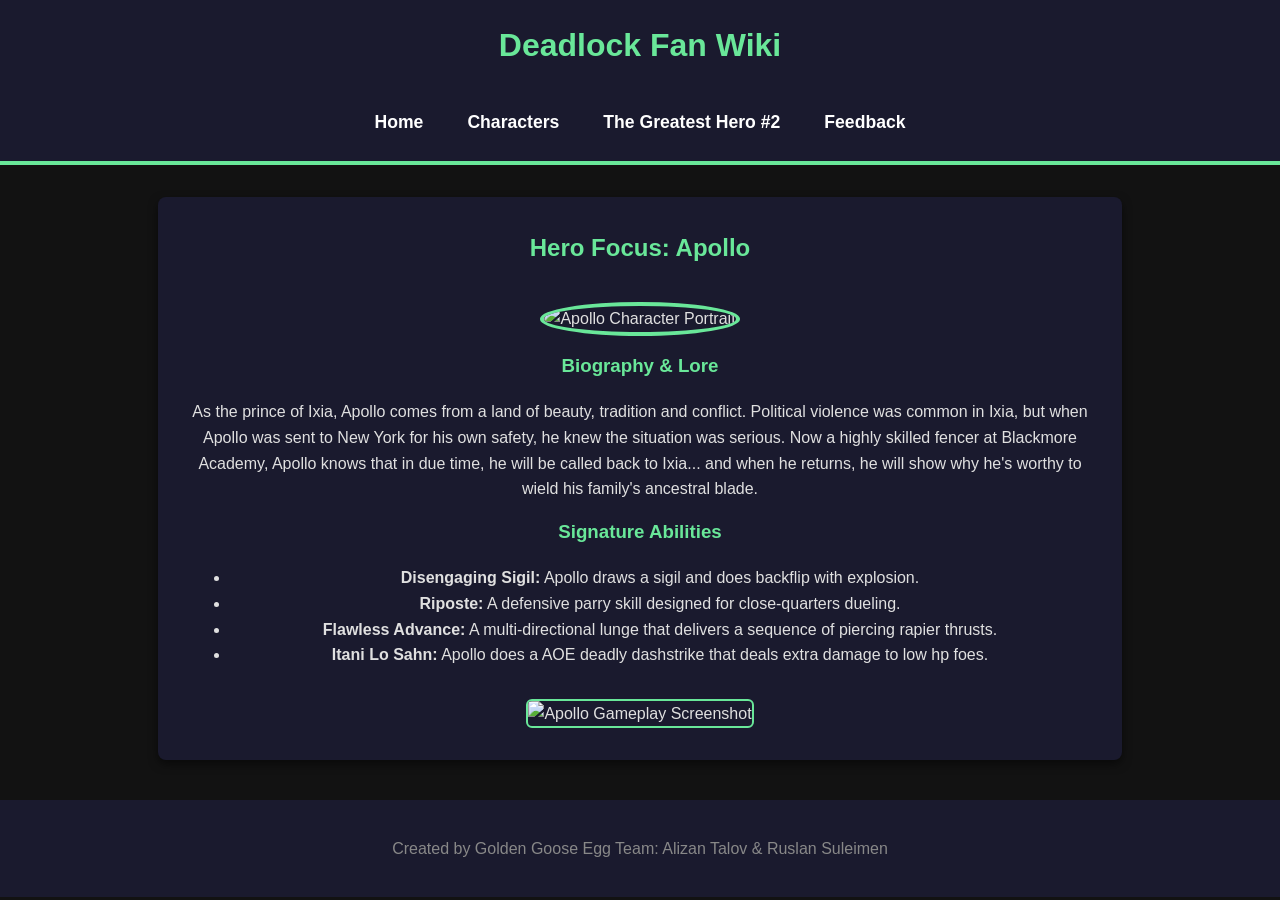
==== apollo.html @ ae1532ee "some fixes" ====
<!DOCTYPE html>
<html lang="en">
<head>
    <meta charset="UTF-8">
    <meta name="viewport" content="width=device-width, initial-scale=1.0">
    <title>Deadlock Wiki - Apollo</title>
    <link rel="stylesheet" href="css/style.css">
</head>
<body>
    <header id="main-header">
        <h1>Deadlock Fan Wiki</h1>
        <nav class="nav-menu">
            <a href="index.html">Home</a>
            <a href="characters.html">Characters</a>
            <a href="paradox.html">The Greatest Hero #2</a>
            <a href="feedback.html">Feedback</a>
        </nav>
    </header>

    <main>
        <section class="card profile-card">
            <h2>Hero Focus: Apollo</h2>
            
            <img src="https://deadlock.wiki/images/0/0f/Apollo_card.png" alt="Apollo Character Portrait" class="profile-img">

            <h3>Biography & Lore</h3>
            <p>As the prince of Ixia, Apollo comes from a land of beauty, tradition and conflict. Political violence was common in Ixia, but when Apollo was sent to New York for his own safety, he knew the situation was serious. Now a highly skilled fencer at Blackmore Academy, Apollo knows that in due time, he will be called back to Ixia... and when he returns, he will show why he's worthy to wield his family's ancestral blade.</p>

            <h3>Signature Abilities</h3>
            <ul>
                <li><strong>Disengaging Sigil:</strong> Apollo draws a sigil and does backflip with explosion.</li>
                <li><strong>Riposte:</strong> A defensive parry skill designed for close-quarters dueling.</li>
                <li><strong>Flawless Advance:</strong> A multi-directional lunge that delivers a sequence of piercing rapier thrusts.</li>
                <li><strong>Itani Lo Sahn:</strong> Apollo does a AOE deadly dashstrike that deals extra damage to low hp foes.</li>
            </ul>

            <img src="https://media1.tenor.com/m/4LuzGWFWoXIAAAAC/deadlock-valve-rem-deadlock-valve-apollo.gif" alt="Apollo Gameplay Screenshot" class="content-img">
        </section>
    </main>

    <footer>
        <p>Created by Golden Goose Egg Team: Alizan Talov & Ruslan Suleimen</p>
    </footer>
</body>
</html>
---- css/style.css ----
/* Element Selectors (Global Styles) */
body {
    font-family: 'Comic Sans MS', Tahoma, Geneva, Verdana, sans-serif;
    background-color: #121212;
    color: #e0e0e0;
    margin: 0;
    padding: 0;
    line-height: 1.6;
}

h1, h2, h3 {
    color: #69E799;
    margin-top: 0;
}

p {
    margin-bottom: 15px;
}

/* ID Selectors */
#main-header {
    background-color: #1a1a2e;
    padding: 20px;
    text-align: center;
    border-bottom: 4px solid #69E799;
}

#hero-table {
    width: 100%;
    border-collapse: collapse;
    margin: 15px 0;
    background-color: #16213e;
}

#contact-form {
    display: flex;
    flex-direction: column;
    max-width: 500px;
}

/* Class Selectors */
.card {
    background-color: #1a1a2e;
    margin: 2rem auto;
    padding: 2rem;
    border-radius: 8px;
    width: 80%;
    max-width: 900px;
    box-shadow: 0 4px 10px rgba(0,0,0,0.5);
}

.profile-card {
    text-align: center;
}

.nav-menu {
    display: flex;
    justify-content: center;
    gap: 20px;
    padding-top: 10px;
}

.content-img {
    width: 100%;
    max-width: 600px;
    height: auto;
    border-radius: 6px;
    margin-top: 15px;
    border: 2px solid #69E799;
}

.profile-img {
    width: 200px;
    height: 200px;
    border-radius: 50%;
    border: 4px solid #69E799;
    object-fit: cover;
    margin: 15px auto;
}

.form-group {
    margin-bottom: 15px;
    display: flex;
    flex-direction: column;
    text-align: left;
}

.submit-btn {
    background-color: #69E799;
    color: white;
    border: none;
    padding: 12px 20px;
    cursor: pointer;
    font-size: 1rem;
    border-radius: 4px;
    transition: background-color 0.3s;
}

.submit-btn:hover {
    background-color: #ff9f1c;
}

/* Descendant Selectors & Pseudo-classes */
.nav-menu a {
    color: #ffffff;
    text-decoration: none;
    font-size: 1.1rem;
    font-weight: bold;
    padding: 5px 12px;
    transition: color 0.3s, border-bottom 0.3s;
}

.nav-menu a:hover {
    color: #e94560;
    border-bottom: 2px solid #e94560;
}

#hero-table th, 
#hero-table td {
    border: 1px solid #0f3460;
    padding: 12px;
    text-align: left;
}

#hero-table th {
    background-color: #2e4d1c;
    color: white;
}

.form-group input, 
.form-group select, 
.form-group textarea {
    padding: 10px;
    border: 1px solid #444;
    border-radius: 4px;
    background-color: #2e4d1c;
    color: #fff;
}

.form-group input:focus, 
.form-group textarea:focus,
.form-group select:focus {
    outline: none;
    border-color: #69E799;
    box-shadow: 0 0 5px #69E799;
}

footer {
    text-align: center;
    padding: 20px;
    background-color: #1a1a2e;
    color: #888;
    margin-top: 40px;
}
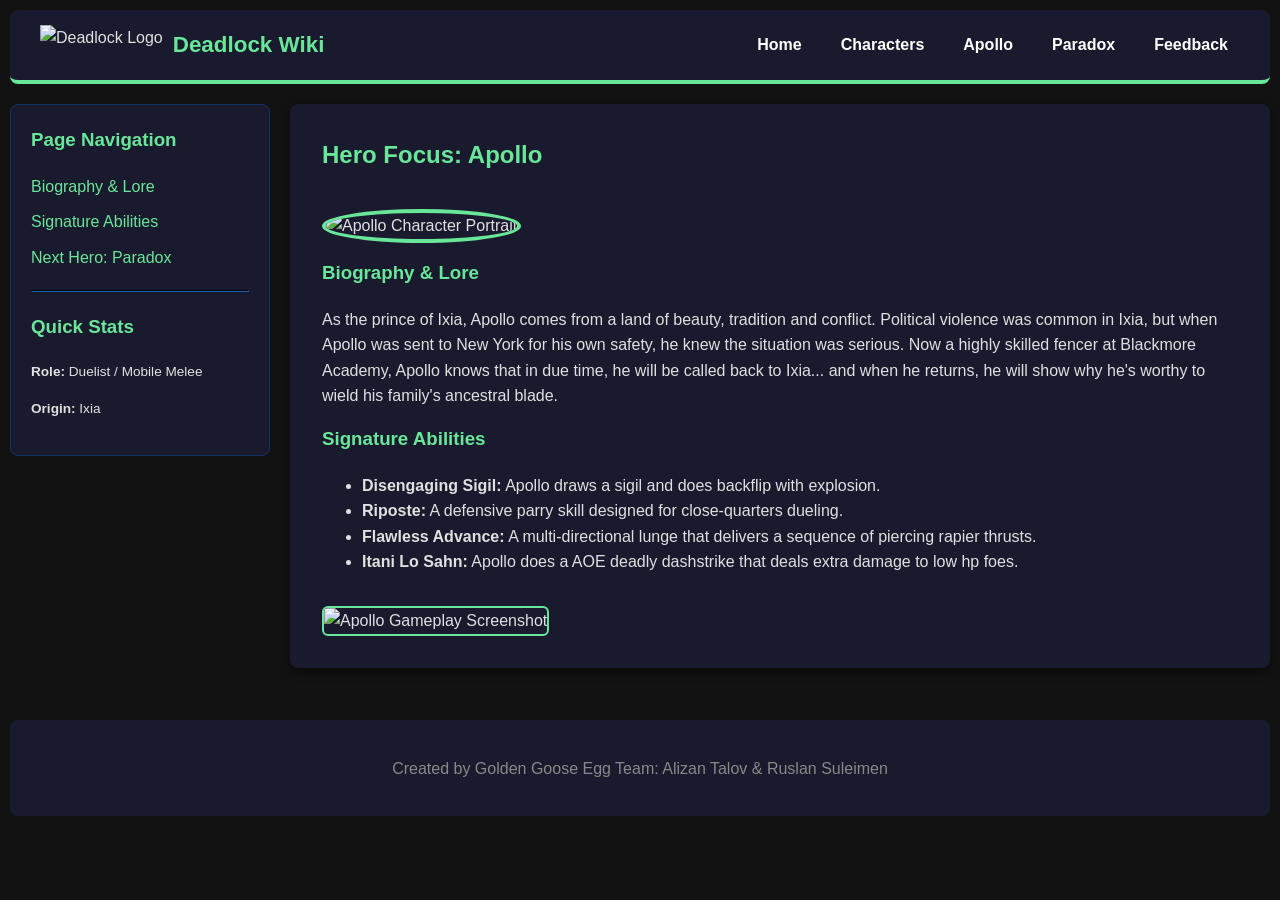
==== commit c1374867: "flexbox and grid" ====
--- a/apollo.html
+++ b/apollo.html
@@ -7,39 +7,67 @@
     <link rel="stylesheet" href="css/style.css">
 </head>
 <body>
-    <header id="main-header">
-        <h1>Deadlock Fan Wiki</h1>
-        <nav class="nav-menu">
-            <a href="index.html">Home</a>
-            <a href="characters.html">Characters</a>
-            <a href="paradox.html">The Greatest Hero #2</a>
-            <a href="feedback.html">Feedback</a>
-        </nav>
-    </header>
 
-    <main>
-        <section class="card profile-card">
-            <h2>Hero Focus: Apollo</h2>
-            
-            <img src="https://deadlock.wiki/images/0/0f/Apollo_card.png" alt="Apollo Character Portrait" class="profile-img">
+    <!-- Grid Container -->
+    <div class="site-container">
 
-            <h3>Biography & Lore</h3>
-            <p>As the prince of Ixia, Apollo comes from a land of beauty, tradition and conflict. Political violence was common in Ixia, but when Apollo was sent to New York for his own safety, he knew the situation was serious. Now a highly skilled fencer at Blackmore Academy, Apollo knows that in due time, he will be called back to Ixia... and when he returns, he will show why he's worthy to wield his family's ancestral blade.</p>
+        <!-- Flexbox Header -->
+        <header id="main-header">
+            <div class="header-logo">
+                <img src="https://deadlock.wiki/images/a/a5/Mina_card.png" alt="Deadlock Logo">
+                <span>Deadlock Wiki</span>
+            </div>
+            <nav class="nav-menu">
+                <a href="index.html">Home</a>
+                <a href="characters.html">Characters</a>
+                <a href="apollo.html">Apollo</a>
+                <a href="paradox.html">Paradox</a>
+                <a href="feedback.html">Feedback</a>
+            </nav>
+        </header>
 
-            <h3>Signature Abilities</h3>
+        <!-- Grid Sidebar -->
+        <aside class="sidebar">
+            <h3>Page Navigation</h3>
             <ul>
-                <li><strong>Disengaging Sigil:</strong> Apollo draws a sigil and does backflip with explosion.</li>
-                <li><strong>Riposte:</strong> A defensive parry skill designed for close-quarters dueling.</li>
-                <li><strong>Flawless Advance:</strong> A multi-directional lunge that delivers a sequence of piercing rapier thrusts.</li>
-                <li><strong>Itani Lo Sahn:</strong> Apollo does a AOE deadly dashstrike that deals extra damage to low hp foes.</li>
+                <li><a href="#bio">Biography & Lore</a></li>
+                <li><a href="#abilities">Signature Abilities</a></li>
+                <li><a href="paradox.html">Next Hero: Paradox</a></li>
             </ul>
+            <hr style="border-color: #0f3460; margin: 20px 0;">
+            <h3>Quick Stats</h3>
+            <p style="font-size: 0.85rem;"><strong>Role:</strong> Duelist / Mobile Melee</p>
+            <p style="font-size: 0.85rem;"><strong>Origin:</strong> Ixia</p>
+        </aside>
 
-            <img src="https://media1.tenor.com/m/4LuzGWFWoXIAAAAC/deadlock-valve-rem-deadlock-valve-apollo.gif" alt="Apollo Gameplay Screenshot" class="content-img">
-        </section>
-    </main>
+        <!-- Main Content -->
+        <main class="main-content">
+            <section class="card profile-card">
+                <h2>Hero Focus: Apollo</h2>
+                
+                <img src="https://deadlock.wiki/images/0/0f/Apollo_card.png" alt="Apollo Character Portrait" class="profile-img">
 
-    <footer>
-        <p>Created by Golden Goose Egg Team: Alizan Talov & Ruslan Suleimen</p>
-    </footer>
+                <h3 id="bio">Biography & Lore</h3>
+                <p>As the prince of Ixia, Apollo comes from a land of beauty, tradition and conflict. Political violence was common in Ixia, but when Apollo was sent to New York for his own safety, he knew the situation was serious. Now a highly skilled fencer at Blackmore Academy, Apollo knows that in due time, he will be called back to Ixia... and when he returns, he will show why he's worthy to wield his family's ancestral blade.</p>
+
+                <h3 id="abilities">Signature Abilities</h3>
+                <ul>
+                    <li><strong>Disengaging Sigil:</strong> Apollo draws a sigil and does backflip with explosion.</li>
+                    <li><strong>Riposte:</strong> A defensive parry skill designed for close-quarters dueling.</li>
+                    <li><strong>Flawless Advance:</strong> A multi-directional lunge that delivers a sequence of piercing rapier thrusts.</li>
+                    <li><strong>Itani Lo Sahn:</strong> Apollo does a AOE deadly dashstrike that deals extra damage to low hp foes.</li>
+                </ul>
+
+                <img src="https://media1.tenor.com/m/4LuzGWFWoXIAAAAC/deadlock-valve-rem-deadlock-valve-apollo.gif" alt="Apollo Gameplay Screenshot" class="content-img">
+            </section>
+        </main>
+
+        <!-- Grid Footer -->
+        <footer>
+            <p>Created by Golden Goose Egg Team: Alizan Talov & Ruslan Suleimen</p>
+        </footer>
+
+    </div>
+
 </body>
 </html>
--- a/css/style.css
+++ b/css/style.css
@@ -1,4 +1,4 @@
-/* Element Selectors (Global Styles) */
+/* global styles */
 body {
     font-family: 'Comic Sans MS', Tahoma, Geneva, Verdana, sans-serif;
     background-color: #121212;
@@ -17,14 +17,218 @@
     margin-bottom: 15px;
 }
 
-/* ID Selectors */
+/* grid layout */
+.site-container {
+    display: grid;
+    grid-template-areas:
+        "header header"
+        "sidebar main"
+        "footer footer";
+    grid-template-columns: 260px 1fr;
+    gap: 20px;
+    max-width: 1300px;
+    margin: 0 auto;
+    padding: 10px;
+}
+
+/* grid areas */
+#main-header { grid-area: header; }
+.sidebar { grid-area: sidebar; }
+.main-content { grid-area: main; }
+footer { grid-area: footer; }
+
+/* sidebar styling */
+.sidebar {
+    background-color: #1a1a2e;
+    padding: 20px;
+    border-radius: 8px;
+    border: 1px solid #0f3460;
+    height: fit-content;
+}
+
+.sidebar ul {
+    list-style: none;
+    padding: 0;
+}
+
+.sidebar li {
+    margin-bottom: 10px;
+}
+
+.sidebar a {
+    color: #69E799;
+    text-decoration: none;
+}
+
+.sidebar a:hover {
+    text-decoration: underline;
+}
+
+/* flexbox navigation */
 #main-header {
     background-color: #1a1a2e;
-    padding: 20px;
+    padding: 15px 30px;
+    border-bottom: 4px solid #69E799;
+    display: flex; 
+    justify-content: space-between; /* logo left, links right */
+    align-items: center; /* vertically centered */
+    border-radius: 8px;
+}
+
+.header-logo {
+    display: flex;
+    align-items: center;
+    gap: 10px;
+}
+
+.header-logo img {
+    height: 40px;
+    width: auto;
+}
+
+.header-logo span {
+    font-size: 1.4rem;
+    font-weight: bold;
+    color: #69E799;
+}
+
+.nav-menu {
+    display: flex; 
+    gap: 15px; 
+    align-items: center;
+}
+
+.nav-menu a {
+    color: #ffffff;
+    text-decoration: none;
+    font-size: 1rem;
+    font-weight: bold;
+    padding: 6px 12px;
+    transition: color 0.3s, border-bottom 0.3s;
+}
+
+.nav-menu a:hover {
+    color: #e94560;
+    border-bottom: 2px solid #e94560;
+}
+
+/* cards */
+.card {
+    background-color: #1a1a2e;
+    margin-bottom: 2rem;
+    padding: 2rem;
+    border-radius: 8px;
+    box-shadow: 0 4px 10px rgba(0,0,0,0.5);
+}
+
+/* flexbox card flow */
+.card-row-container {
+    display: flex; 
+    flex-direction: row;
+    gap: 20px; /* consistent gaps */
+    justify-content: space-between;
+    align-items: stretch; /* ensures all cards have equal height */
+    margin-top: 15px;
+}
+
+.flex-card {
+    flex: 1; /* equal width distribution */
+    display: flex;
+    flex-direction: column;
+    background-color: #16213e;
+    border-radius: 8px;
+    padding: 15px;
+    border: 1px solid #0f3460;
+    transition: transform 0.3s ease, box-shadow 0.3s ease; /* hover transition */
+}
+
+/* lift and shadow hover effect */
+.flex-card:hover {
+    transform: translateY(-8px);
+    box-shadow: 0 8px 20px rgba(105, 231, 153, 0.3);
+}
+
+.flex-card img {
+    width: 100%;
+    height: 160px;
+    object-fit: cover;
+    border-radius: 6px;
+    margin-bottom: 10px;
+}
+
+.flex-card h4 {
+    color: #69E799;
+    margin: 5px 0;
+}
+
+.flex-card p {
+    font-size: 0.9rem;
+    flex-grow: 1; /* pushes button to bottom for neat alignment */
+}
+
+.card-btn {
+    align-self: flex-start;
+    background-color: #69E799;
+    color: #121212;
+    padding: 8px 14px;
+    text-decoration: none;
+    font-weight: bold;
+    border-radius: 4px;
+    font-size: 0.85rem;
+    transition: background-color 0.3s;
+}
+
+.card-btn:hover {
+    background-color: #ff9f1c;
+}
+
+/* img gallery (grid) */
+.gallery-grid {
+    display: grid; /* grid container */
+    grid-template-columns: repeat(3, 1fr); /* 3 equal-width columns */
+    gap: 15px; /* consistent spacing */
+    margin-top: 15px;
+}
+
+.gallery-item {
+    position: relative;
+    overflow: hidden;
+    border-radius: 8px;
+    border: 2px solid #69E799;
+    aspect-ratio: 1 / 1;
+}
+
+.gallery-item img {
+    width: 100%;
+    height: 100%;
+    object-fit: cover;
+    transition: transform 0.3s ease;
+}
+
+.gallery-item:hover img {
+    transform: scale(1.1); /* zoom effect on hover */
+}
+
+/* caption overlay */
+.gallery-caption {
+    position: absolute;
+    bottom: 0;
+    left: 0;
+    right: 0;
+    background: rgba(26, 26, 46, 0.9);
+    color: #69E799;
+    padding: 10px;
     text-align: center;
-    border-bottom: 4px solid #69E799;
-}
-
+    font-weight: bold;
+    transform: translateY(100%); /* hidden initially */
+    transition: transform 0.3s ease;
+}
+
+.gallery-item:hover .gallery-caption {
+    transform: translateY(0); /* slide up on hover */
+}
+
+/* existing styles */
 #hero-table {
     width: 100%;
     border-collapse: collapse;
@@ -32,32 +236,15 @@
     background-color: #16213e;
 }
 
-#contact-form {
-    display: flex;
-    flex-direction: column;
-    max-width: 500px;
-}
-
-/* Class Selectors */
-.card {
-    background-color: #1a1a2e;
-    margin: 2rem auto;
-    padding: 2rem;
-    border-radius: 8px;
-    width: 80%;
-    max-width: 900px;
-    box-shadow: 0 4px 10px rgba(0,0,0,0.5);
-}
-
-.profile-card {
-    text-align: center;
-}
-
-.nav-menu {
-    display: flex;
-    justify-content: center;
-    gap: 20px;
-    padding-top: 10px;
+#hero-table th, #hero-table td {
+    border: 1px solid #0f3460;
+    padding: 12px;
+    text-align: left;
+}
+
+#hero-table th {
+    background-color: #2e4d1c;
+    color: white;
 }
 
 .content-img {
@@ -82,54 +269,9 @@
     margin-bottom: 15px;
     display: flex;
     flex-direction: column;
-    text-align: left;
-}
-
-.submit-btn {
-    background-color: #69E799;
-    color: white;
-    border: none;
-    padding: 12px 20px;
-    cursor: pointer;
-    font-size: 1rem;
-    border-radius: 4px;
-    transition: background-color 0.3s;
-}
-
-.submit-btn:hover {
-    background-color: #ff9f1c;
-}
-
-/* Descendant Selectors & Pseudo-classes */
-.nav-menu a {
-    color: #ffffff;
-    text-decoration: none;
-    font-size: 1.1rem;
-    font-weight: bold;
-    padding: 5px 12px;
-    transition: color 0.3s, border-bottom 0.3s;
-}
-
-.nav-menu a:hover {
-    color: #e94560;
-    border-bottom: 2px solid #e94560;
-}
-
-#hero-table th, 
-#hero-table td {
-    border: 1px solid #0f3460;
-    padding: 12px;
-    text-align: left;
-}
-
-#hero-table th {
-    background-color: #2e4d1c;
-    color: white;
-}
-
-.form-group input, 
-.form-group select, 
-.form-group textarea {
+}
+
+.form-group input, .form-group select, .form-group textarea {
     padding: 10px;
     border: 1px solid #444;
     border-radius: 4px;
@@ -137,12 +279,13 @@
     color: #fff;
 }
 
-.form-group input:focus, 
-.form-group textarea:focus,
-.form-group select:focus {
-    outline: none;
-    border-color: #69E799;
-    box-shadow: 0 0 5px #69E799;
+.submit-btn {
+    background-color: #2E4D1C;
+    color: white;
+    border: none;
+    padding: 12px 20px;
+    cursor: pointer;
+    border-radius: 4px;
 }
 
 footer {
@@ -150,5 +293,27 @@
     padding: 20px;
     background-color: #1a1a2e;
     color: #888;
-    margin-top: 40px;
+    border-radius: 8px;
+}
+
+/* responsive breakpoint */
+@media (max-width: 850px) {
+    .site-container {
+        grid-template-areas:
+            "header"
+            "main"
+            "sidebar"
+            "footer";
+        grid-template-columns: 1fr;
+    }
+    .card-row-container {
+        flex-direction: column;
+    }
+    .gallery-grid {
+        grid-template-columns: repeat(2, 1fr);
+    }
+    #main-header {
+        flex-direction: column;
+        gap: 15px;
+    }
 }
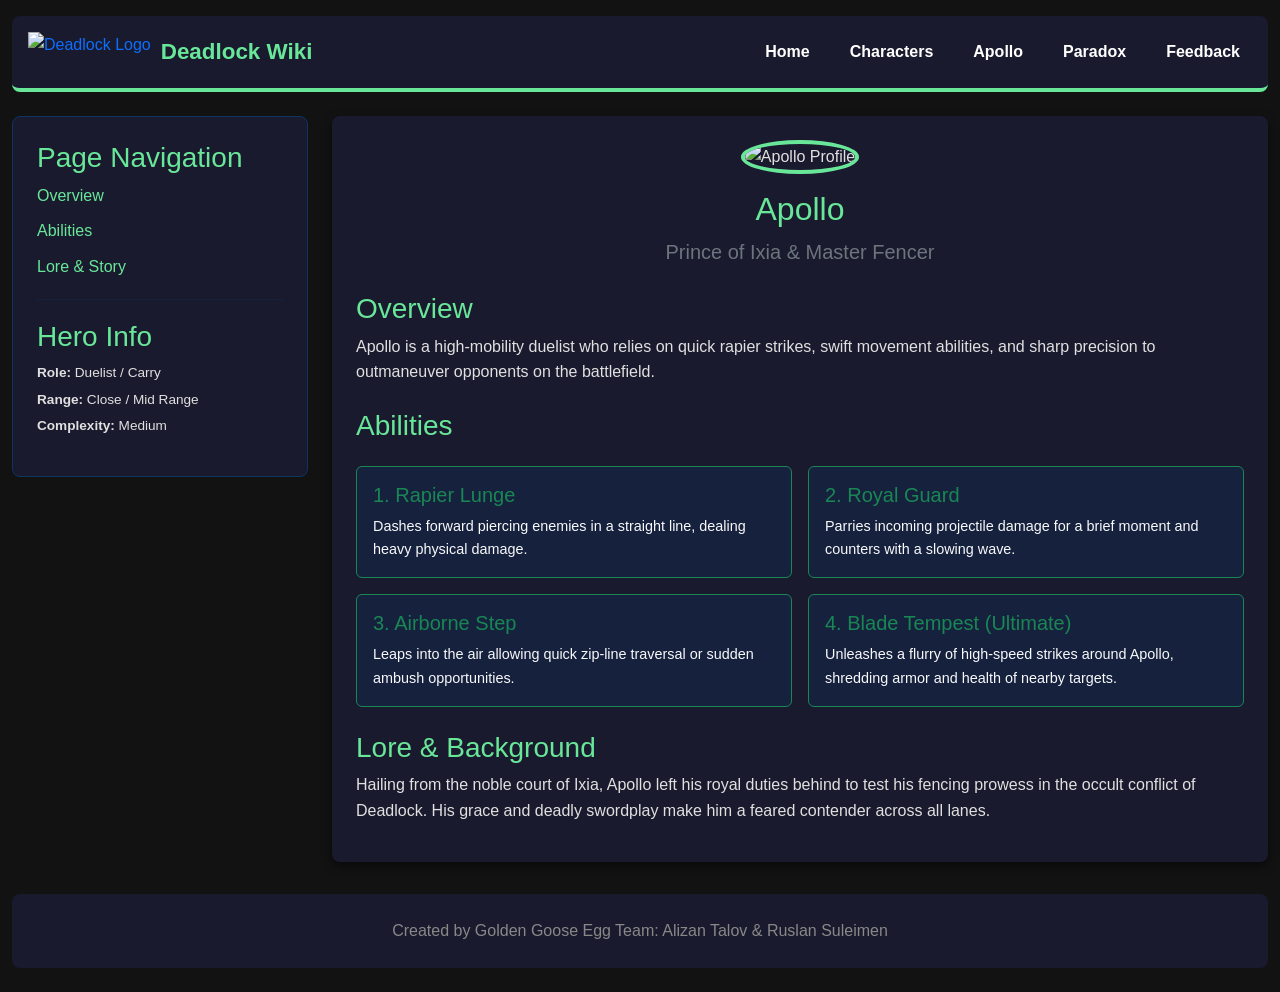
==== commit 2c1844f7: "assignment 3 changes" ====
--- a/apollo.html
+++ b/apollo.html
@@ -4,70 +4,119 @@
     <meta charset="UTF-8">
     <meta name="viewport" content="width=device-width, initial-scale=1.0">
     <title>Deadlock Wiki - Apollo</title>
+    <!-- Bootstrap CSS -->
+    <link href="https://cdn.jsdelivr.net/npm/bootstrap@5.3.3/dist/css/bootstrap.min.css" rel="stylesheet">
     <link rel="stylesheet" href="css/style.css">
 </head>
 <body>
 
-    <!-- Grid Container -->
-    <div class="site-container">
+    <div class="container site-container pt-3">
 
-        <!-- Flexbox Header -->
-        <header id="main-header">
-            <div class="header-logo">
-                <img src="https://deadlock.wiki/images/a/a5/Mina_card.png" alt="Deadlock Logo">
-                <span>Deadlock Wiki</span>
+        <!-- Navigation Bar -->
+        <nav class="navbar navbar-expand-lg mb-4 p-3" id="main-header">
+            <div class="container-fluid p-0">
+                <a class="header-logo" href="index.html">
+                    <img src="https://deadlock.wiki/images/a/a5/Mina_card.png" alt="Deadlock Logo">
+                    <span>Deadlock Wiki</span>
+                </a>
+                <button class="navbar-toggler custom-toggler bg-secondary" type="button" data-bs-toggle="collapse" data-bs-target="#navbarNav">
+                    <span class="navbar-toggler-icon"></span>
+                </button>
+                <div class="collapse navbar-collapse nav-menu" id="navbarNav">
+                    <div class="navbar-nav ms-auto gap-3">
+                        <a href="index.html">Home</a>
+                        <a href="characters.html">Characters</a>
+                        <a href="apollo.html">Apollo</a>
+                        <a href="paradox.html">Paradox</a>
+                        <a href="feedback.html">Feedback</a>
+                    </div>
+                </div>
             </div>
-            <nav class="nav-menu">
-                <a href="index.html">Home</a>
-                <a href="characters.html">Characters</a>
-                <a href="apollo.html">Apollo</a>
-                <a href="paradox.html">Paradox</a>
-                <a href="feedback.html">Feedback</a>
-            </nav>
-        </header>
+        </nav>
 
-        <!-- Grid Sidebar -->
-        <aside class="sidebar">
-            <h3>Page Navigation</h3>
-            <ul>
-                <li><a href="#bio">Biography & Lore</a></li>
-                <li><a href="#abilities">Signature Abilities</a></li>
-                <li><a href="paradox.html">Next Hero: Paradox</a></li>
-            </ul>
-            <hr style="border-color: #0f3460; margin: 20px 0;">
-            <h3>Quick Stats</h3>
-            <p style="font-size: 0.85rem;"><strong>Role:</strong> Duelist / Mobile Melee</p>
-            <p style="font-size: 0.85rem;"><strong>Origin:</strong> Ixia</p>
-        </aside>
+        <!-- Bootstrap Grid Row -->
+        <div class="row">
+            
+            <!-- Sidebar -->
+            <aside class="col-lg-3 col-md-4 mb-4">
+                <div class="sidebar p-4">
+                    <h3>Page Navigation</h3>
+                    <ul>
+                        <li><a href="#overview">Overview</a></li>
+                        <li><a href="#abilities">Abilities</a></li>
+                        <li><a href="#lore">Lore & Story</a></li>
+                    </ul>
+                    <hr style="border-color: #0f3460; margin: 20px 0;">
+                    <h3>Hero Info</h3>
+                    <p style="font-size: 0.85rem; margin-bottom: 5px;"><strong>Role:</strong> Duelist / Carry</p>
+                    <p style="font-size: 0.85rem; margin-bottom: 5px;"><strong>Range:</strong> Close / Mid Range</p>
+                    <p style="font-size: 0.85rem;"><strong>Complexity:</strong> Medium</p>
+                </div>
+            </aside>
 
-        <!-- Main Content -->
-        <main class="main-content">
-            <section class="card profile-card">
-                <h2>Hero Focus: Apollo</h2>
-                
-                <img src="https://deadlock.wiki/images/0/0f/Apollo_card.png" alt="Apollo Character Portrait" class="profile-img">
+            <!-- Main Content -->
+            <main class="col-lg-9 col-md-8">
+                <section class="custom-panel p-4 mb-4">
+                    
+                    <div class="text-center mb-4">
+                        <img src="https://deadlock.wiki/images/0/0f/Apollo_card.png" alt="Apollo Profile" class="profile-img mb-3">
+                        <h2>Apollo</h2>
+                        <p class="text-secondary fs-5">Prince of Ixia & Master Fencer</p>
+                    </div>
 
-                <h3 id="bio">Biography & Lore</h3>
-                <p>As the prince of Ixia, Apollo comes from a land of beauty, tradition and conflict. Political violence was common in Ixia, but when Apollo was sent to New York for his own safety, he knew the situation was serious. Now a highly skilled fencer at Blackmore Academy, Apollo knows that in due time, he will be called back to Ixia... and when he returns, he will show why he's worthy to wield his family's ancestral blade.</p>
+                    <div id="overview" class="mb-4">
+                        <h3>Overview</h3>
+                        <p>Apollo is a high-mobility duelist who relies on quick rapier strikes, swift movement abilities, and sharp precision to outmaneuver opponents on the battlefield.</p>
+                    </div>
 
-                <h3 id="abilities">Signature Abilities</h3>
-                <ul>
-                    <li><strong>Disengaging Sigil:</strong> Apollo draws a sigil and does backflip with explosion.</li>
-                    <li><strong>Riposte:</strong> A defensive parry skill designed for close-quarters dueling.</li>
-                    <li><strong>Flawless Advance:</strong> A multi-directional lunge that delivers a sequence of piercing rapier thrusts.</li>
-                    <li><strong>Itani Lo Sahn:</strong> Apollo does a AOE deadly dashstrike that deals extra damage to low hp foes.</li>
-                </ul>
+                    <div id="abilities" class="mb-4">
+                        <h3>Abilities</h3>
+                        <div class="row g-3 mt-1">
+                            <div class="col-md-6">
+                                <div class="card bg-dark text-light border-success p-3 h-100" style="background-color: #16213e !important;">
+                                    <h5 class="text-success">1. Rapier Lunge</h5>
+                                    <p class="mb-0" style="font-size: 0.9rem;">Dashes forward piercing enemies in a straight line, dealing heavy physical damage.</p>
+                                </div>
+                            </div>
+                            <div class="col-md-6">
+                                <div class="card bg-dark text-light border-success p-3 h-100" style="background-color: #16213e !important;">
+                                    <h5 class="text-success">2. Royal Guard</h5>
+                                    <p class="mb-0" style="font-size: 0.9rem;">Parries incoming projectile damage for a brief moment and counters with a slowing wave.</p>
+                                </div>
+                            </div>
+                            <div class="col-md-6">
+                                <div class="card bg-dark text-light border-success p-3 h-100" style="background-color: #16213e !important;">
+                                    <h5 class="text-success">3. Airborne Step</h5>
+                                    <p class="mb-0" style="font-size: 0.9rem;">Leaps into the air allowing quick zip-line traversal or sudden ambush opportunities.</p>
+                                </div>
+                            </div>
+                            <div class="col-md-6">
+                                <div class="card bg-dark text-light border-success p-3 h-100" style="background-color: #16213e !important;">
+                                    <h5 class="text-success">4. Blade Tempest (Ultimate)</h5>
+                                    <p class="mb-0" style="font-size: 0.9rem;">Unleashes a flurry of high-speed strikes around Apollo, shredding armor and health of nearby targets.</p>
+                                </div>
+                            </div>
+                        </div>
+                    </div>
 
-                <img src="https://media1.tenor.com/m/4LuzGWFWoXIAAAAC/deadlock-valve-rem-deadlock-valve-apollo.gif" alt="Apollo Gameplay Screenshot" class="content-img">
-            </section>
-        </main>
+                    <div id="lore">
+                        <h3>Lore & Background</h3>
+                        <p>Hailing from the noble court of Ixia, Apollo left his royal duties behind to test his fencing prowess in the occult conflict of Deadlock. His grace and deadly swordplay make him a feared contender across all lanes.</p>
+                    </div>
 
-        <!-- Grid Footer -->
-        <footer>
-            <p>Created by Golden Goose Egg Team: Alizan Talov & Ruslan Suleimen</p>
+                </section>
+            </main>
+
+        </div>
+
+        <!-- Footer -->
+        <footer class="p-4 mt-2 mb-4">
+            <p class="mb-0">Created by Golden Goose Egg Team: Alizan Talov & Ruslan Suleimen</p>
         </footer>
 
     </div>
 
+    <!-- Bootstrap JS -->
+    <script src="https://cdn.jsdelivr.net/npm/bootstrap@5.3.3/dist/js/bootstrap.bundle.min.js"></script>
 </body>
 </html>
--- a/css/style.css
+++ b/css/style.css
@@ -17,61 +17,21 @@
     margin-bottom: 15px;
 }
 
-/* grid layout */
+/* Task 1: Responsive Typography */
+html { font-size: 14px; }
+@media (min-width: 768px) { html { font-size: 15px; } }
+@media (min-width: 992px) { html { font-size: 16px; } }
+
+/* Override Bootstrap Container to match original width */
 .site-container {
-    display: grid;
-    grid-template-areas:
-        "header header"
-        "sidebar main"
-        "footer footer";
-    grid-template-columns: 260px 1fr;
-    gap: 20px;
     max-width: 1300px;
     margin: 0 auto;
-    padding: 10px;
-}
-
-/* grid areas */
-#main-header { grid-area: header; }
-.sidebar { grid-area: sidebar; }
-.main-content { grid-area: main; }
-footer { grid-area: footer; }
-
-/* sidebar styling */
-.sidebar {
-    background-color: #1a1a2e;
-    padding: 20px;
-    border-radius: 8px;
-    border: 1px solid #0f3460;
-    height: fit-content;
-}
-
-.sidebar ul {
-    list-style: none;
-    padding: 0;
-}
-
-.sidebar li {
-    margin-bottom: 10px;
-}
-
-.sidebar a {
-    color: #69E799;
-    text-decoration: none;
-}
-
-.sidebar a:hover {
-    text-decoration: underline;
-}
-
-/* flexbox navigation */
+}
+
+/* flexbox navigation (Bootstrap Navbar Override) */
 #main-header {
     background-color: #1a1a2e;
-    padding: 15px 30px;
     border-bottom: 4px solid #69E799;
-    display: flex; 
-    justify-content: space-between; /* logo left, links right */
-    align-items: center; /* vertically centered */
     border-radius: 8px;
 }
 
@@ -79,6 +39,7 @@
     display: flex;
     align-items: center;
     gap: 10px;
+    text-decoration: none;
 }
 
 .header-logo img {
@@ -92,57 +53,82 @@
     color: #69E799;
 }
 
-.nav-menu {
-    display: flex; 
-    gap: 15px; 
-    align-items: center;
-}
-
 .nav-menu a {
-    color: #ffffff;
-    text-decoration: none;
+    color: #ffffff !important;
     font-size: 1rem;
     font-weight: bold;
     padding: 6px 12px;
     transition: color 0.3s, border-bottom 0.3s;
+    text-decoration: none;
 }
 
 .nav-menu a:hover {
-    color: #e94560;
+    color: #e94560 !important;
     border-bottom: 2px solid #e94560;
 }
 
-/* cards */
-.card {
-    background-color: #1a1a2e;
-    margin-bottom: 2rem;
-    padding: 2rem;
+/* sidebar styling */
+.sidebar {
+    background-color: #1a1a2e;
+    border-radius: 8px;
+    border: 1px solid #0f3460;
+    height: fit-content;
+}
+
+.sidebar ul {
+    list-style: none;
+    padding: 0;
+}
+
+.sidebar li {
+    margin-bottom: 10px;
+}
+
+.sidebar a {
+    color: #69E799;
+    text-decoration: none;
+}
+
+.sidebar a:hover {
+    text-decoration: underline;
+}
+
+/* cards (Override Bootstrap .card to match your original design) */
+.custom-panel {
+    background-color: #1a1a2e;
     border-radius: 8px;
     box-shadow: 0 4px 10px rgba(0,0,0,0.5);
 }
 
-/* flexbox card flow */
+/* Task 2: Custom Card Group (Only Media Queries, NO Bootstrap Grid here) */
 .card-row-container {
     display: flex; 
-    flex-direction: row;
-    gap: 20px; /* consistent gaps */
-    justify-content: space-between;
-    align-items: stretch; /* ensures all cards have equal height */
-    margin-top: 15px;
+    flex-wrap: wrap;
+    gap: 20px;
 }
 
 .flex-card {
-    flex: 1; /* equal width distribution */
+    background-color: #16213e;
+    border-radius: 8px;
+    padding: 15px;
+    border: 1px solid #0f3460;
     display: flex;
     flex-direction: column;
-    background-color: #16213e;
-    border-radius: 8px;
-    padding: 15px;
-    border: 1px solid #0f3460;
-    transition: transform 0.3s ease, box-shadow 0.3s ease; /* hover transition */
-}
-
-/* lift and shadow hover effect */
+    transition: transform 0.3s ease, box-shadow 0.3s ease;
+    /* Mobile: 1 col */
+    flex: 1 1 100%; 
+}
+
+@media (min-width: 768px) {
+    /* Tablet: 2 cols */
+    .flex-card { flex: 1 1 calc(50% - 20px); }
+}
+
+@media (min-width: 992px) {
+    /* Desktop: 3 cols */
+    .flex-card { flex: 1 1 calc(33.333% - 20px); }
+}
+
 .flex-card:hover {
     transform: translateY(-8px);
     box-shadow: 0 8px 20px rgba(105, 231, 153, 0.3);
@@ -163,82 +149,31 @@
 
 .flex-card p {
     font-size: 0.9rem;
-    flex-grow: 1; /* pushes button to bottom for neat alignment */
-}
-
-.card-btn {
-    align-self: flex-start;
-    background-color: #69E799;
-    color: #121212;
-    padding: 8px 14px;
-    text-decoration: none;
+    flex-grow: 1;
+}
+
+/* Buttons */
+.custom-btn {
+    background-color: #69E799 !important;
+    color: #121212 !important;
     font-weight: bold;
-    border-radius: 4px;
-    font-size: 0.85rem;
+    border: none;
     transition: background-color 0.3s;
 }
 
-.card-btn:hover {
-    background-color: #ff9f1c;
-}
-
-/* img gallery (grid) */
-.gallery-grid {
-    display: grid; /* grid container */
-    grid-template-columns: repeat(3, 1fr); /* 3 equal-width columns */
-    gap: 15px; /* consistent spacing */
-    margin-top: 15px;
-}
-
-.gallery-item {
-    position: relative;
-    overflow: hidden;
-    border-radius: 8px;
-    border: 2px solid #69E799;
-    aspect-ratio: 1 / 1;
-}
-
-.gallery-item img {
-    width: 100%;
-    height: 100%;
-    object-fit: cover;
-    transition: transform 0.3s ease;
-}
-
-.gallery-item:hover img {
-    transform: scale(1.1); /* zoom effect on hover */
-}
-
-/* caption overlay */
-.gallery-caption {
-    position: absolute;
-    bottom: 0;
-    left: 0;
-    right: 0;
-    background: rgba(26, 26, 46, 0.9);
-    color: #69E799;
-    padding: 10px;
-    text-align: center;
-    font-weight: bold;
-    transform: translateY(100%); /* hidden initially */
-    transition: transform 0.3s ease;
-}
-
-.gallery-item:hover .gallery-caption {
-    transform: translateY(0); /* slide up on hover */
+.custom-btn:hover {
+    background-color: #ff9f1c !important;
 }
 
 /* existing styles */
 #hero-table {
     width: 100%;
     border-collapse: collapse;
-    margin: 15px 0;
     background-color: #16213e;
 }
 
 #hero-table th, #hero-table td {
     border: 1px solid #0f3460;
-    padding: 12px;
     text-align: left;
 }
 
@@ -252,7 +187,6 @@
     max-width: 600px;
     height: auto;
     border-radius: 6px;
-    margin-top: 15px;
     border: 2px solid #69E799;
 }
 
@@ -262,58 +196,11 @@
     border-radius: 50%;
     border: 4px solid #69E799;
     object-fit: cover;
-    margin: 15px auto;
-}
-
-.form-group {
-    margin-bottom: 15px;
-    display: flex;
-    flex-direction: column;
-}
-
-.form-group input, .form-group select, .form-group textarea {
-    padding: 10px;
-    border: 1px solid #444;
-    border-radius: 4px;
-    background-color: #2e4d1c;
-    color: #fff;
-}
-
-.submit-btn {
-    background-color: #2E4D1C;
-    color: white;
-    border: none;
-    padding: 12px 20px;
-    cursor: pointer;
-    border-radius: 4px;
 }
 
 footer {
     text-align: center;
-    padding: 20px;
     background-color: #1a1a2e;
     color: #888;
     border-radius: 8px;
-}
-
-/* responsive breakpoint */
-@media (max-width: 850px) {
-    .site-container {
-        grid-template-areas:
-            "header"
-            "main"
-            "sidebar"
-            "footer";
-        grid-template-columns: 1fr;
-    }
-    .card-row-container {
-        flex-direction: column;
-    }
-    .gallery-grid {
-        grid-template-columns: repeat(2, 1fr);
-    }
-    #main-header {
-        flex-direction: column;
-        gap: 15px;
-    }
 }
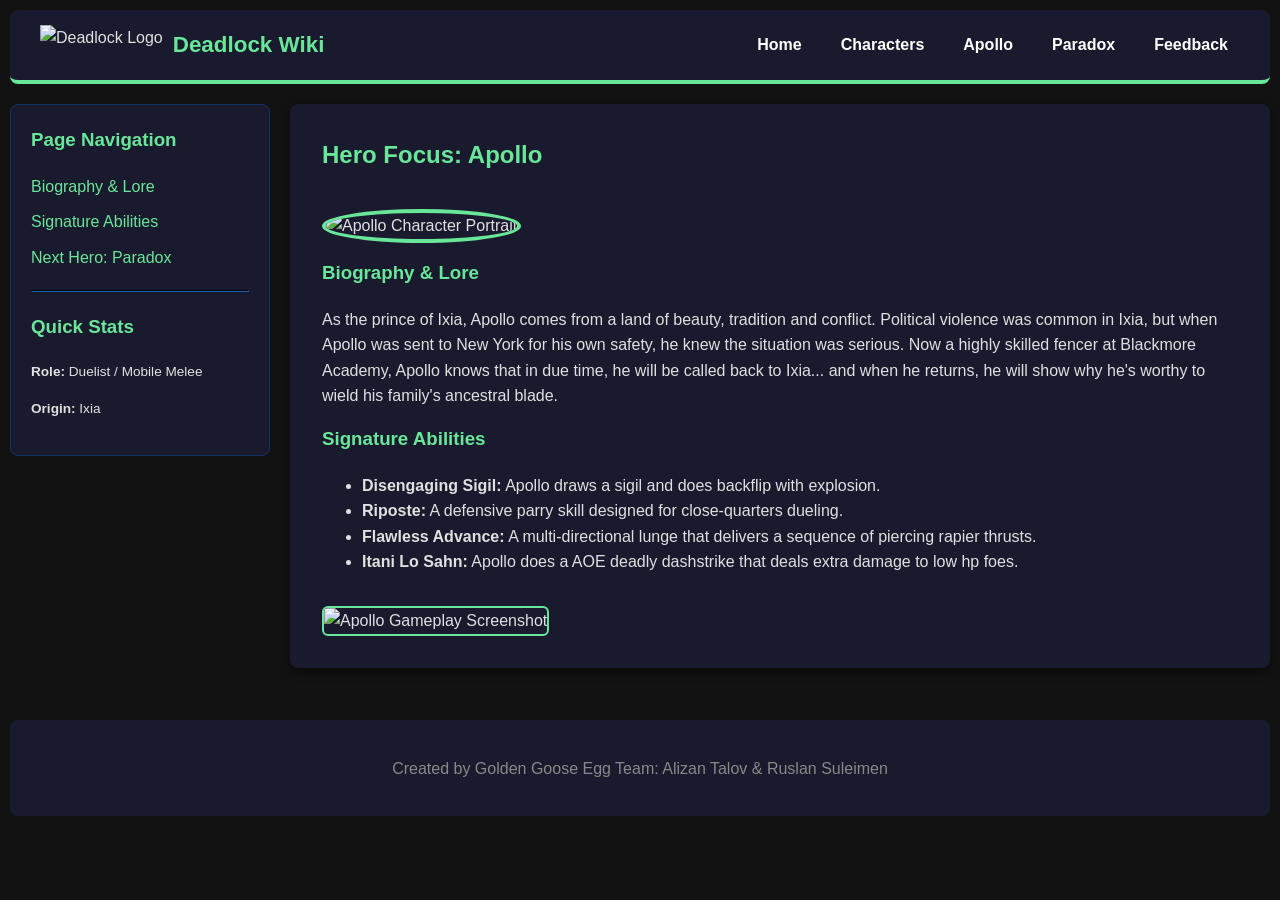
==== commit 2c506279: "Add files via upload midterm" ====
--- a/apollo.html
+++ b/apollo.html
@@ -4,119 +4,70 @@
     <meta charset="UTF-8">
     <meta name="viewport" content="width=device-width, initial-scale=1.0">
     <title>Deadlock Wiki - Apollo</title>
-    <!-- Bootstrap CSS -->
-    <link href="https://cdn.jsdelivr.net/npm/bootstrap@5.3.3/dist/css/bootstrap.min.css" rel="stylesheet">
     <link rel="stylesheet" href="css/style.css">
 </head>
 <body>
 
-    <div class="container site-container pt-3">
+    <!-- Grid Container -->
+    <div class="site-container">
 
-        <!-- Navigation Bar -->
-        <nav class="navbar navbar-expand-lg mb-4 p-3" id="main-header">
-            <div class="container-fluid p-0">
-                <a class="header-logo" href="index.html">
-                    <img src="https://deadlock.wiki/images/a/a5/Mina_card.png" alt="Deadlock Logo">
-                    <span>Deadlock Wiki</span>
-                </a>
-                <button class="navbar-toggler custom-toggler bg-secondary" type="button" data-bs-toggle="collapse" data-bs-target="#navbarNav">
-                    <span class="navbar-toggler-icon"></span>
-                </button>
-                <div class="collapse navbar-collapse nav-menu" id="navbarNav">
-                    <div class="navbar-nav ms-auto gap-3">
-                        <a href="index.html">Home</a>
-                        <a href="characters.html">Characters</a>
-                        <a href="apollo.html">Apollo</a>
-                        <a href="paradox.html">Paradox</a>
-                        <a href="feedback.html">Feedback</a>
-                    </div>
-                </div>
+        <!-- Flexbox Header -->
+        <header id="main-header">
+            <div class="header-logo">
+                <img src="https://deadlock.wiki/images/a/a5/Mina_card.png" alt="Deadlock Logo">
+                <span>Deadlock Wiki</span>
             </div>
-        </nav>
+            <nav class="nav-menu">
+                <a href="index.html">Home</a>
+                <a href="characters.html">Characters</a>
+                <a href="apollo.html">Apollo</a>
+                <a href="paradox.html">Paradox</a>
+                <a href="feedback.html">Feedback</a>
+            </nav>
+        </header>
 
-        <!-- Bootstrap Grid Row -->
-        <div class="row">
-            
-            <!-- Sidebar -->
-            <aside class="col-lg-3 col-md-4 mb-4">
-                <div class="sidebar p-4">
-                    <h3>Page Navigation</h3>
-                    <ul>
-                        <li><a href="#overview">Overview</a></li>
-                        <li><a href="#abilities">Abilities</a></li>
-                        <li><a href="#lore">Lore & Story</a></li>
-                    </ul>
-                    <hr style="border-color: #0f3460; margin: 20px 0;">
-                    <h3>Hero Info</h3>
-                    <p style="font-size: 0.85rem; margin-bottom: 5px;"><strong>Role:</strong> Duelist / Carry</p>
-                    <p style="font-size: 0.85rem; margin-bottom: 5px;"><strong>Range:</strong> Close / Mid Range</p>
-                    <p style="font-size: 0.85rem;"><strong>Complexity:</strong> Medium</p>
-                </div>
-            </aside>
+        <!-- Grid Sidebar -->
+        <aside class="sidebar">
+            <h3>Page Navigation</h3>
+            <ul>
+                <li><a href="#bio">Biography & Lore</a></li>
+                <li><a href="#abilities">Signature Abilities</a></li>
+                <li><a href="paradox.html">Next Hero: Paradox</a></li>
+            </ul>
+            <hr style="border-color: #0f3460; margin: 20px 0;">
+            <h3>Quick Stats</h3>
+            <p style="font-size: 0.85rem;"><strong>Role:</strong> Duelist / Mobile Melee</p>
+            <p style="font-size: 0.85rem;"><strong>Origin:</strong> Ixia</p>
+        </aside>
 
-            <!-- Main Content -->
-            <main class="col-lg-9 col-md-8">
-                <section class="custom-panel p-4 mb-4">
-                    
-                    <div class="text-center mb-4">
-                        <img src="https://deadlock.wiki/images/0/0f/Apollo_card.png" alt="Apollo Profile" class="profile-img mb-3">
-                        <h2>Apollo</h2>
-                        <p class="text-secondary fs-5">Prince of Ixia & Master Fencer</p>
-                    </div>
+        <!-- Main Content -->
+        <main class="main-content">
+            <section class="card profile-card">
+                <h2>Hero Focus: Apollo</h2>
+                
+                <img src="https://deadlock.wiki/images/0/0f/Apollo_card.png" alt="Apollo Character Portrait" class="profile-img">
 
-                    <div id="overview" class="mb-4">
-                        <h3>Overview</h3>
-                        <p>Apollo is a high-mobility duelist who relies on quick rapier strikes, swift movement abilities, and sharp precision to outmaneuver opponents on the battlefield.</p>
-                    </div>
+                <h3 id="bio">Biography & Lore</h3>
+                <p>As the prince of Ixia, Apollo comes from a land of beauty, tradition and conflict. Political violence was common in Ixia, but when Apollo was sent to New York for his own safety, he knew the situation was serious. Now a highly skilled fencer at Blackmore Academy, Apollo knows that in due time, he will be called back to Ixia... and when he returns, he will show why he's worthy to wield his family's ancestral blade.</p>
 
-                    <div id="abilities" class="mb-4">
-                        <h3>Abilities</h3>
-                        <div class="row g-3 mt-1">
-                            <div class="col-md-6">
-                                <div class="card bg-dark text-light border-success p-3 h-100" style="background-color: #16213e !important;">
-                                    <h5 class="text-success">1. Rapier Lunge</h5>
-                                    <p class="mb-0" style="font-size: 0.9rem;">Dashes forward piercing enemies in a straight line, dealing heavy physical damage.</p>
-                                </div>
-                            </div>
-                            <div class="col-md-6">
-                                <div class="card bg-dark text-light border-success p-3 h-100" style="background-color: #16213e !important;">
-                                    <h5 class="text-success">2. Royal Guard</h5>
-                                    <p class="mb-0" style="font-size: 0.9rem;">Parries incoming projectile damage for a brief moment and counters with a slowing wave.</p>
-                                </div>
-                            </div>
-                            <div class="col-md-6">
-                                <div class="card bg-dark text-light border-success p-3 h-100" style="background-color: #16213e !important;">
-                                    <h5 class="text-success">3. Airborne Step</h5>
-                                    <p class="mb-0" style="font-size: 0.9rem;">Leaps into the air allowing quick zip-line traversal or sudden ambush opportunities.</p>
-                                </div>
-                            </div>
-                            <div class="col-md-6">
-                                <div class="card bg-dark text-light border-success p-3 h-100" style="background-color: #16213e !important;">
-                                    <h5 class="text-success">4. Blade Tempest (Ultimate)</h5>
-                                    <p class="mb-0" style="font-size: 0.9rem;">Unleashes a flurry of high-speed strikes around Apollo, shredding armor and health of nearby targets.</p>
-                                </div>
-                            </div>
-                        </div>
-                    </div>
+                <h3 id="abilities">Signature Abilities</h3>
+                <ul>
+                    <li><strong>Disengaging Sigil:</strong> Apollo draws a sigil and does backflip with explosion.</li>
+                    <li><strong>Riposte:</strong> A defensive parry skill designed for close-quarters dueling.</li>
+                    <li><strong>Flawless Advance:</strong> A multi-directional lunge that delivers a sequence of piercing rapier thrusts.</li>
+                    <li><strong>Itani Lo Sahn:</strong> Apollo does a AOE deadly dashstrike that deals extra damage to low hp foes.</li>
+                </ul>
 
-                    <div id="lore">
-                        <h3>Lore & Background</h3>
-                        <p>Hailing from the noble court of Ixia, Apollo left his royal duties behind to test his fencing prowess in the occult conflict of Deadlock. His grace and deadly swordplay make him a feared contender across all lanes.</p>
-                    </div>
+                <img src="https://media1.tenor.com/m/4LuzGWFWoXIAAAAC/deadlock-valve-rem-deadlock-valve-apollo.gif" alt="Apollo Gameplay Screenshot" class="content-img">
+            </section>
+        </main>
 
-                </section>
-            </main>
-
-        </div>
-
-        <!-- Footer -->
-        <footer class="p-4 mt-2 mb-4">
-            <p class="mb-0">Created by Golden Goose Egg Team: Alizan Talov & Ruslan Suleimen</p>
+        <!-- Grid Footer -->
+        <footer>
+            <p>Created by Golden Goose Egg Team: Alizan Talov & Ruslan Suleimen</p>
         </footer>
 
     </div>
 
-    <!-- Bootstrap JS -->
-    <script src="https://cdn.jsdelivr.net/npm/bootstrap@5.3.3/dist/js/bootstrap.bundle.min.js"></script>
 </body>
 </html>
--- a/css/style.css
+++ b/css/style.css
@@ -17,21 +17,61 @@
     margin-bottom: 15px;
 }
 
-/* Task 1: Responsive Typography */
-html { font-size: 14px; }
-@media (min-width: 768px) { html { font-size: 15px; } }
-@media (min-width: 992px) { html { font-size: 16px; } }
-
-/* Override Bootstrap Container to match original width */
+/* grid layout */
 .site-container {
+    display: grid;
+    grid-template-areas:
+        "header header"
+        "sidebar main"
+        "footer footer";
+    grid-template-columns: 260px 1fr;
+    gap: 20px;
     max-width: 1300px;
     margin: 0 auto;
-}
-
-/* flexbox navigation (Bootstrap Navbar Override) */
+    padding: 10px;
+}
+
+/* grid areas */
+#main-header { grid-area: header; }
+.sidebar { grid-area: sidebar; }
+.main-content { grid-area: main; }
+footer { grid-area: footer; }
+
+/* sidebar styling */
+.sidebar {
+    background-color: #1a1a2e;
+    padding: 20px;
+    border-radius: 8px;
+    border: 1px solid #0f3460;
+    height: fit-content;
+}
+
+.sidebar ul {
+    list-style: none;
+    padding: 0;
+}
+
+.sidebar li {
+    margin-bottom: 10px;
+}
+
+.sidebar a {
+    color: #69E799;
+    text-decoration: none;
+}
+
+.sidebar a:hover {
+    text-decoration: underline;
+}
+
+/* flexbox navigation */
 #main-header {
     background-color: #1a1a2e;
+    padding: 15px 30px;
     border-bottom: 4px solid #69E799;
+    display: flex; 
+    justify-content: space-between; /* logo left, links right */
+    align-items: center; /* vertically centered */
     border-radius: 8px;
 }
 
@@ -39,7 +79,6 @@
     display: flex;
     align-items: center;
     gap: 10px;
-    text-decoration: none;
 }
 
 .header-logo img {
@@ -53,82 +92,57 @@
     color: #69E799;
 }
 
+.nav-menu {
+    display: flex; 
+    gap: 15px; 
+    align-items: center;
+}
+
 .nav-menu a {
-    color: #ffffff !important;
+    color: #ffffff;
+    text-decoration: none;
     font-size: 1rem;
     font-weight: bold;
     padding: 6px 12px;
     transition: color 0.3s, border-bottom 0.3s;
-    text-decoration: none;
 }
 
 .nav-menu a:hover {
-    color: #e94560 !important;
+    color: #e94560;
     border-bottom: 2px solid #e94560;
 }
 
-/* sidebar styling */
-.sidebar {
+/* cards */
+.card {
     background-color: #1a1a2e;
-    border-radius: 8px;
-    border: 1px solid #0f3460;
-    height: fit-content;
-}
-
-.sidebar ul {
-    list-style: none;
-    padding: 0;
-}
-
-.sidebar li {
-    margin-bottom: 10px;
-}
-
-.sidebar a {
-    color: #69E799;
-    text-decoration: none;
-}
-
-.sidebar a:hover {
-    text-decoration: underline;
-}
-
-/* cards (Override Bootstrap .card to match your original design) */
-.custom-panel {
-    background-color: #1a1a2e;
+    margin-bottom: 2rem;
+    padding: 2rem;
     border-radius: 8px;
     box-shadow: 0 4px 10px rgba(0,0,0,0.5);
 }
 
-/* Task 2: Custom Card Group (Only Media Queries, NO Bootstrap Grid here) */
+/* flexbox card flow */
 .card-row-container {
     display: flex; 
-    flex-wrap: wrap;
-    gap: 20px;
+    flex-direction: row;
+    gap: 20px; /* consistent gaps */
+    justify-content: space-between;
+    align-items: stretch; /* ensures all cards have equal height */
+    margin-top: 15px;
 }
 
 .flex-card {
+    flex: 1; /* equal width distribution */
+    display: flex;
+    flex-direction: column;
     background-color: #16213e;
     border-radius: 8px;
     padding: 15px;
     border: 1px solid #0f3460;
-    display: flex;
-    flex-direction: column;
-    transition: transform 0.3s ease, box-shadow 0.3s ease;
-    /* Mobile: 1 col */
-    flex: 1 1 100%; 
-}
-
-@media (min-width: 768px) {
-    /* Tablet: 2 cols */
-    .flex-card { flex: 1 1 calc(50% - 20px); }
-}
-
-@media (min-width: 992px) {
-    /* Desktop: 3 cols */
-    .flex-card { flex: 1 1 calc(33.333% - 20px); }
-}
-
+    transition: transform 0.3s ease, box-shadow 0.3s ease; /* hover transition */
+}
+
+/* lift and shadow hover effect */
 .flex-card:hover {
     transform: translateY(-8px);
     box-shadow: 0 8px 20px rgba(105, 231, 153, 0.3);
@@ -149,31 +163,82 @@
 
 .flex-card p {
     font-size: 0.9rem;
-    flex-grow: 1;
-}
-
-/* Buttons */
-.custom-btn {
-    background-color: #69E799 !important;
-    color: #121212 !important;
+    flex-grow: 1; /* pushes button to bottom for neat alignment */
+}
+
+.card-btn {
+    align-self: flex-start;
+    background-color: #69E799;
+    color: #121212;
+    padding: 8px 14px;
+    text-decoration: none;
     font-weight: bold;
-    border: none;
+    border-radius: 4px;
+    font-size: 0.85rem;
     transition: background-color 0.3s;
 }
 
-.custom-btn:hover {
-    background-color: #ff9f1c !important;
+.card-btn:hover {
+    background-color: #ff9f1c;
+}
+
+/* img gallery (grid) */
+.gallery-grid {
+    display: grid; /* grid container */
+    grid-template-columns: repeat(3, 1fr); /* 3 equal-width columns */
+    gap: 15px; /* consistent spacing */
+    margin-top: 15px;
+}
+
+.gallery-item {
+    position: relative;
+    overflow: hidden;
+    border-radius: 8px;
+    border: 2px solid #69E799;
+    aspect-ratio: 1 / 1;
+}
+
+.gallery-item img {
+    width: 100%;
+    height: 100%;
+    object-fit: cover;
+    transition: transform 0.3s ease;
+}
+
+.gallery-item:hover img {
+    transform: scale(1.1); /* zoom effect on hover */
+}
+
+/* caption overlay */
+.gallery-caption {
+    position: absolute;
+    bottom: 0;
+    left: 0;
+    right: 0;
+    background: rgba(26, 26, 46, 0.9);
+    color: #69E799;
+    padding: 10px;
+    text-align: center;
+    font-weight: bold;
+    transform: translateY(100%); /* hidden initially */
+    transition: transform 0.3s ease;
+}
+
+.gallery-item:hover .gallery-caption {
+    transform: translateY(0); /* slide up on hover */
 }
 
 /* existing styles */
 #hero-table {
     width: 100%;
     border-collapse: collapse;
+    margin: 15px 0;
     background-color: #16213e;
 }
 
 #hero-table th, #hero-table td {
     border: 1px solid #0f3460;
+    padding: 12px;
     text-align: left;
 }
 
@@ -187,6 +252,7 @@
     max-width: 600px;
     height: auto;
     border-radius: 6px;
+    margin-top: 15px;
     border: 2px solid #69E799;
 }
 
@@ -196,11 +262,231 @@
     border-radius: 50%;
     border: 4px solid #69E799;
     object-fit: cover;
+    margin: 15px auto;
+}
+
+.form-group {
+    margin-bottom: 15px;
+    display: flex;
+    flex-direction: column;
+}
+
+.form-group input, .form-group select, .form-group textarea {
+    padding: 10px;
+    border: 1px solid #444;
+    border-radius: 4px;
+    background-color: #2e4d1c;
+    color: #fff;
+}
+
+.submit-btn {
+    background-color: #2E4D1C;
+    color: white;
+    border: none;
+    padding: 12px 20px;
+    cursor: pointer;
+    border-radius: 4px;
 }
 
 footer {
     text-align: center;
+    padding: 20px;
     background-color: #1a1a2e;
     color: #888;
     border-radius: 8px;
+}
+
+/* responsive breakpoint */
+@media (max-width: 850px) {
+    .site-container {
+        grid-template-areas:
+            "header"
+            "main"
+            "sidebar"
+            "footer";
+        grid-template-columns: 1fr;
+    }
+    .card-row-container {
+        flex-direction: column;
+    }
+    .gallery-grid {
+        grid-template-columns: repeat(2, 1fr);
+    }
+    #main-header {
+        flex-direction: column;
+        gap: 15px;
+    }
+}
+
+@media (max-width: 850px) {
+    .site-container {
+        grid-template-areas:
+            "header"
+            "main"
+            "sidebar"
+            "footer";
+        grid-template-columns: 1fr;
+    }
+    .card-row-container {
+        flex-direction: column;
+    }
+    .gallery-grid {
+        grid-template-columns: repeat(2, 1fr);
+    }
+    #main-header {
+        flex-direction: column;
+        gap: 15px;
+    }
+}
+
+/*mobile responsiveness (screens <= 576px) */
+@media (max-width: 576px) {
+    .site-container {
+        padding: 5px;
+        gap: 10px;
+    }
+
+    #main-header {
+        padding: 15px 10px;
+    }
+
+    .nav-menu {
+        flex-direction: column;
+        width: 100%;
+        gap: 8px;
+    }
+
+    .nav-menu a {
+        display: block;
+        text-align: center;
+        width: 100%;
+        box-sizing: border-box;
+    }
+
+    .gallery-grid {
+        grid-template-columns: 1fr;
+    }
+
+    .card {
+        padding: 1rem;
+    }
+
+    #hero-table {
+        display: block;
+        overflow-x: auto;
+        white-space: nowrap;
+    }
+
+    .content-img {
+        max-width: 100%;
+    }
+
+    .profile-img {
+        width: 140px;
+        height: 140px;
+    }
+}
+
+/* Laptops / Small Desktops (993px to 1200px) */
+@media (max-width: 1200px) {
+    .site-container {
+        max-width: 100%;
+        padding: 15px;
+        grid-template-columns: 220px 1fr;
+        gap: 15px;
+    }
+    
+    #main-header {
+        padding: 15px 20px;
+    }
+
+    .nav-menu {
+        gap: 10px;
+    }
+
+    .nav-menu a {
+        padding: 5px 8px;
+        font-size: 0.95rem;
+    }
+
+    .card-row-container {
+        gap: 15px;
+    }
+}
+
+/* Tablets in Landscape & Medium Devices (769px to 992px) */
+@media (max-width: 992px) {
+    .site-container {
+        grid-template-columns: 200px 1fr;
+    }
+
+    .card-row-container {
+        flex-wrap: wrap;
+    }
+
+    .flex-card {
+        min-width: 45%;
+    }
+
+    .gallery-grid {
+        grid-template-columns: repeat(2, 1fr);
+    }
+}
+
+/* Tablets in Portrait & Large Mobile (577px to 768px) */
+@media (max-width: 768px) {
+    .site-container {
+        grid-template-areas:
+            "header"
+            "main"
+            "sidebar"
+            "footer";
+        grid-template-columns: 1fr;
+    }
+
+    #main-header {
+        flex-direction: column;
+        align-items: center;
+        gap: 15px;
+    }
+
+    .card-row-container {
+        flex-direction: column;
+    }
+
+    .flex-card {
+        width: 100%;
+    }
+
+    #hero-table {
+        display: block;
+        overflow-x: auto;
+        white-space: nowrap;
+    }
+}
+
+/* 4. Extra Small Mobile Devices (<= 400px) */
+@media (max-width: 400px) {
+    body {
+        font-size: 0.95rem;
+    }
+
+    .header-logo span {
+        font-size: 1.1rem;
+    }
+
+    .card {
+        padding: 0.8rem;
+    }
+
+    .card-btn, .submit-btn {
+        width: 100%;
+        text-align: center;
+        box-sizing: border-box;
+    }
+
+    .profile-img {
+        width: 110px;
+        height: 110px;
+    }
 }
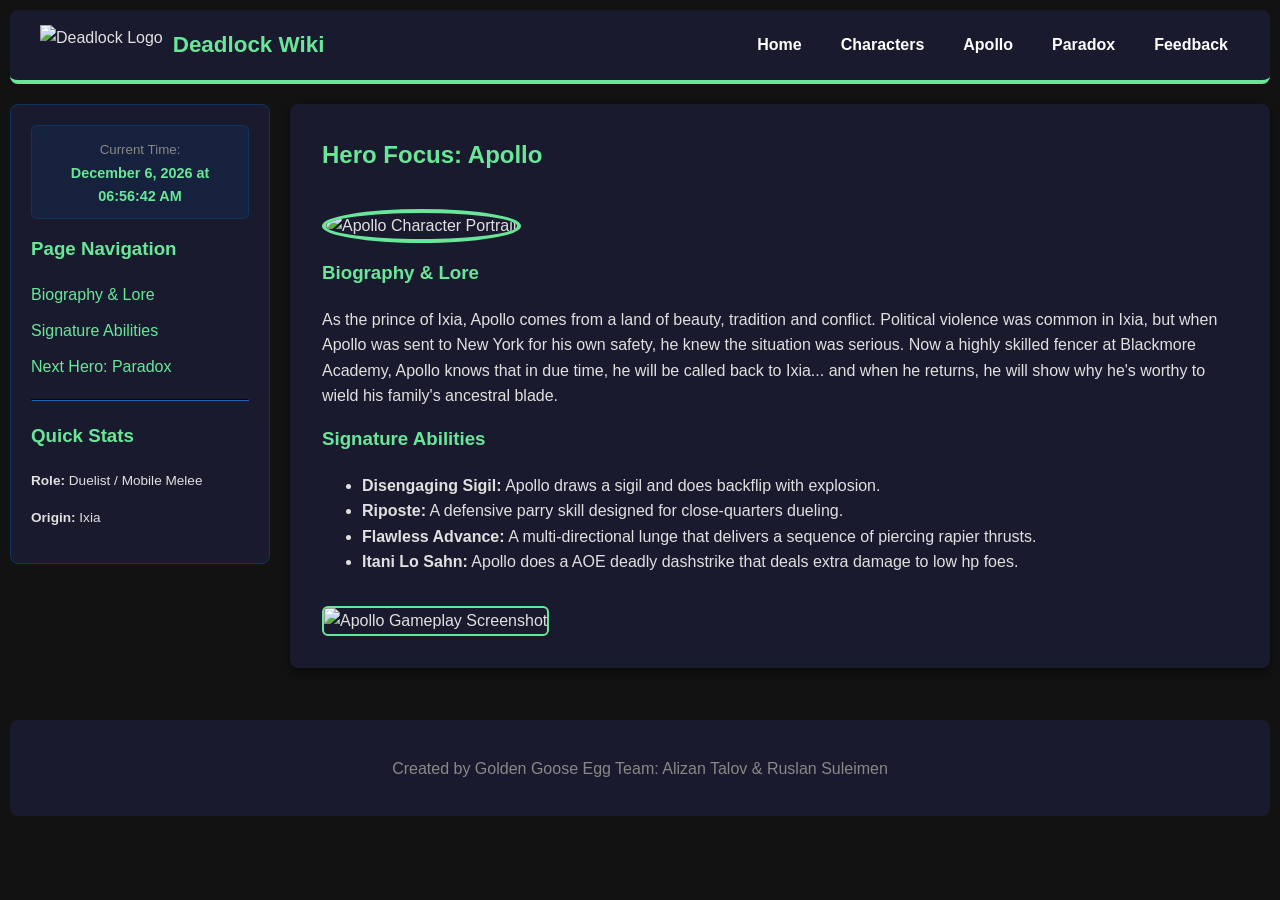
==== commit 7b47c527: "Assignment 4" ====
--- a/apollo.html
+++ b/apollo.html
@@ -14,7 +14,7 @@
         <!-- Flexbox Header -->
         <header id="main-header">
             <div class="header-logo">
-                <img src="https://deadlock.wiki/images/a/a5/Mina_card.png" alt="Deadlock Logo">
+                <img src="https://cdn.deadlock.wiki/Mina_card.png" alt="Deadlock Logo">
                 <span>Deadlock Wiki</span>
             </div>
             <nav class="nav-menu">
@@ -28,6 +28,10 @@
 
         <!-- Grid Sidebar -->
         <aside class="sidebar">
+            <div class="clock-widget">
+                <small style="color: #888;">Current Time:</small>
+                <div id="live-clock">Loading time...</div>
+            </div>
             <h3>Page Navigation</h3>
             <ul>
                 <li><a href="#bio">Biography & Lore</a></li>
@@ -45,7 +49,7 @@
             <section class="card profile-card">
                 <h2>Hero Focus: Apollo</h2>
                 
-                <img src="https://deadlock.wiki/images/0/0f/Apollo_card.png" alt="Apollo Character Portrait" class="profile-img">
+                <img src="https://images-ext-1.discordapp.net/external/aKBFCqkb3YOMna6OJmXke_SZYba1k_sNJaNvfvV9HQ8/https/cdn.deadlock.wiki/Apollo_card.png?format=webp&quality=lossless" alt="Apollo Character Portrait" class="profile-img">
 
                 <h3 id="bio">Biography & Lore</h3>
                 <p>As the prince of Ixia, Apollo comes from a land of beauty, tradition and conflict. Political violence was common in Ixia, but when Apollo was sent to New York for his own safety, he knew the situation was serious. Now a highly skilled fencer at Blackmore Academy, Apollo knows that in due time, he will be called back to Ixia... and when he returns, he will show why he's worthy to wield his family's ancestral blade.</p>
@@ -69,5 +73,7 @@
 
     </div>
 
+<script src="js/script.js"></script>
+
 </body>
 </html>
--- a/css/style.css
+++ b/css/style.css
@@ -318,175 +318,113 @@
     }
 }
 
-@media (max-width: 850px) {
-    .site-container {
-        grid-template-areas:
-            "header"
-            "main"
-            "sidebar"
-            "footer";
-        grid-template-columns: 1fr;
-    }
-    .card-row-container {
-        flex-direction: column;
-    }
-    .gallery-grid {
-        grid-template-columns: repeat(2, 1fr);
-    }
-    #main-header {
-        flex-direction: column;
-        gap: 15px;
-    }
-}
-
-/*mobile responsiveness (screens <= 576px) */
-@media (max-width: 576px) {
-    .site-container {
-        padding: 5px;
-        gap: 10px;
-    }
-
-    #main-header {
-        padding: 15px 10px;
-    }
-
-    .nav-menu {
-        flex-direction: column;
-        width: 100%;
-        gap: 8px;
-    }
-
-    .nav-menu a {
-        display: block;
-        text-align: center;
-        width: 100%;
-        box-sizing: border-box;
-    }
-
-    .gallery-grid {
-        grid-template-columns: 1fr;
-    }
-
-    .card {
-        padding: 1rem;
-    }
-
-    #hero-table {
-        display: block;
-        overflow-x: auto;
-        white-space: nowrap;
-    }
-
-    .content-img {
-        max-width: 100%;
-    }
-
-    .profile-img {
-        width: 140px;
-        height: 140px;
-    }
-}
-
-/* Laptops / Small Desktops (993px to 1200px) */
-@media (max-width: 1200px) {
-    .site-container {
-        max-width: 100%;
-        padding: 15px;
-        grid-template-columns: 220px 1fr;
-        gap: 15px;
-    }
-    
-    #main-header {
-        padding: 15px 20px;
-    }
-
-    .nav-menu {
-        gap: 10px;
-    }
-
-    .nav-menu a {
-        padding: 5px 8px;
-        font-size: 0.95rem;
-    }
-
-    .card-row-container {
-        gap: 15px;
-    }
-}
-
-/* Tablets in Landscape & Medium Devices (769px to 992px) */
-@media (max-width: 992px) {
-    .site-container {
-        grid-template-columns: 200px 1fr;
-    }
-
-    .card-row-container {
-        flex-wrap: wrap;
-    }
-
-    .flex-card {
-        min-width: 45%;
-    }
-
-    .gallery-grid {
-        grid-template-columns: repeat(2, 1fr);
-    }
-}
-
-/* Tablets in Portrait & Large Mobile (577px to 768px) */
-@media (max-width: 768px) {
-    .site-container {
-        grid-template-areas:
-            "header"
-            "main"
-            "sidebar"
-            "footer";
-        grid-template-columns: 1fr;
-    }
-
-    #main-header {
-        flex-direction: column;
-        align-items: center;
-        gap: 15px;
-    }
-
-    .card-row-container {
-        flex-direction: column;
-    }
-
-    .flex-card {
-        width: 100%;
-    }
-
-    #hero-table {
-        display: block;
-        overflow-x: auto;
-        white-space: nowrap;
-    }
-}
-
-/* 4. Extra Small Mobile Devices (<= 400px) */
-@media (max-width: 400px) {
-    body {
-        font-size: 0.95rem;
-    }
-
-    .header-logo span {
-        font-size: 1.1rem;
-    }
-
-    .card {
-        padding: 0.8rem;
-    }
-
-    .card-btn, .submit-btn {
-        width: 100%;
-        text-align: center;
-        box-sizing: border-box;
-    }
-
-    .profile-img {
-        width: 110px;
-        height: 110px;
-    }
+/* Assignment 4 */
+
+/* Task 1: Form Validation Error Styling */
+.error-msg {
+    color: #e94560;
+    font-size: 0.85rem;
+    margin-top: 4px;
+    display: block;
+}
+
+/* Task 2: Accordion Styling */
+.accordion-item {
+    border: 1px solid #0f3460;
+    border-radius: 6px;
+    margin-bottom: 10px;
+    overflow: hidden;
+}
+
+.accordion-header {
+    background-color: #16213e;
+    color: #69E799;
+    padding: 12px 15px;
+    cursor: pointer;
+    font-weight: bold;
+    user-select: none;
+    transition: background-color 0.3s;
+}
+
+.accordion-header:hover, .accordion-header.active {
+    background-color: #1f3160;
+}
+
+.accordion-body {
+    display: none;
+    padding: 15px;
+    background-color: #1a1a2e;
+    border-top: 1px solid #0f3460;
+}
+
+/* Task 3: Popup Modal Styling */
+.modal-overlay {
+    display: none;
+    position: fixed;
+    top: 0;
+    left: 0;
+    width: 100%;
+    height: 100%;
+    background-color: rgba(0, 0, 0, 0.75);
+    z-index: 1000;
+    justify-content: center;
+    align-items: center;
+}
+
+.modal-content-custom {
+    background-color: #1a1a2e;
+    padding: 25px;
+    border-radius: 8px;
+    border: 2px solid #69E799;
+    width: 90%;
+    max-width: 450px;
+    position: relative;
+    box-shadow: 0 5px 15px rgba(0, 0, 0, 0.5);
+}
+
+.close-btn {
+    position: absolute;
+    top: 10px;
+    right: 15px;
+    color: #e0e0e0;
+    font-size: 1.5rem;
+    cursor: pointer;
+}
+
+.close-btn:hover {
+    color: #e94560;
+}
+
+/* Widget Buttons & Clock */
+.clock-widget {
+    background-color: #16213e;
+    border: 1px solid #0f3460;
+    padding: 10px;
+    border-radius: 6px;
+    text-align: center;
+    margin-bottom: 15px;
+}
+
+#live-clock {
+    color: #69E799;
+    font-weight: bold;
+    font-size: 0.9rem;
+}
+
+.btn-theme {
+    width: 100%;
+    background-color: #0f3460;
+    color: #69E799;
+    border: 1px solid #69E799;
+    padding: 8px 12px;
+    border-radius: 4px;
+    cursor: pointer;
+    font-size: 0.85rem;
+    margin-top: 10px;
+    transition: background-color 0.3s;
+}
+
+.btn-theme:hover {
+    background-color: #69E799;
+    color: #121212;
 }
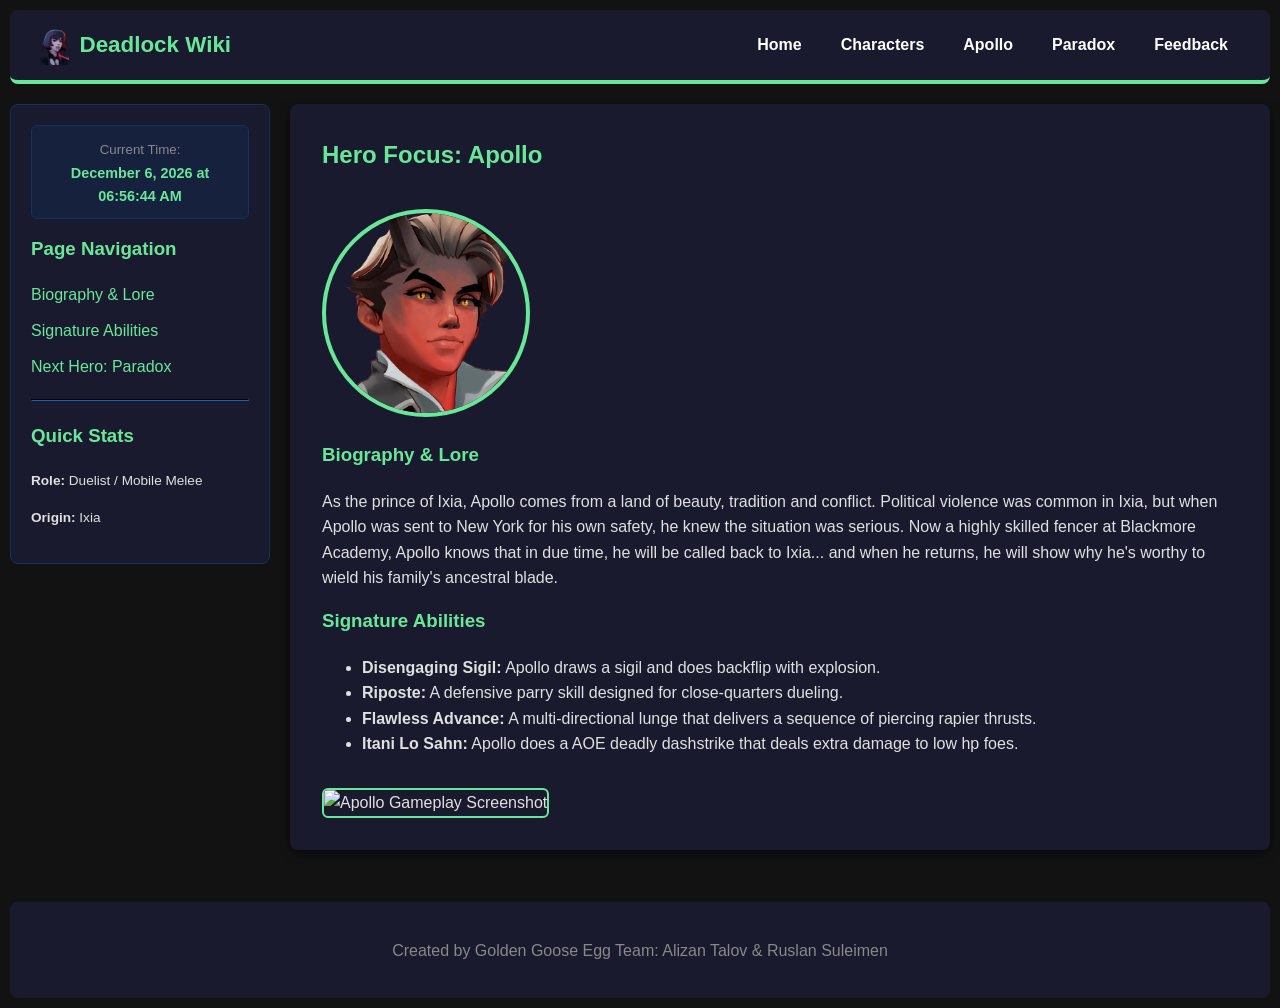
==== commit 30a1f31d: "Assignment 5" ====
--- a/apollo.html
+++ b/apollo.html
@@ -14,7 +14,7 @@
         <!-- Flexbox Header -->
         <header id="main-header">
             <div class="header-logo">
-                <img src="https://cdn.deadlock.wiki/Mina_card.png" alt="Deadlock Logo">
+                <img src="pictures/Mina_card.png" alt="Deadlock Logo">
                 <span>Deadlock Wiki</span>
             </div>
             <nav class="nav-menu">
@@ -49,7 +49,7 @@
             <section class="card profile-card">
                 <h2>Hero Focus: Apollo</h2>
                 
-                <img src="https://images-ext-1.discordapp.net/external/aKBFCqkb3YOMna6OJmXke_SZYba1k_sNJaNvfvV9HQ8/https/cdn.deadlock.wiki/Apollo_card.png?format=webp&quality=lossless" alt="Apollo Character Portrait" class="profile-img">
+                <img src="pictures/Apollo_card (1).png" alt="Apollo Character Portrait" class="profile-img">
 
                 <h3 id="bio">Biography & Lore</h3>
                 <p>As the prince of Ixia, Apollo comes from a land of beauty, tradition and conflict. Political violence was common in Ixia, but when Apollo was sent to New York for his own safety, he knew the situation was serious. Now a highly skilled fencer at Blackmore Academy, Apollo knows that in due time, he will be called back to Ixia... and when he returns, he will show why he's worthy to wield his family's ancestral blade.</p>
--- a/css/style.css
+++ b/css/style.css
@@ -318,9 +318,7 @@
     }
 }
 
-/* Assignment 4 */
-
-/* Task 1: Form Validation Error Styling */
+/* Form Validation Error Styling */
 .error-msg {
     color: #e94560;
     font-size: 0.85rem;
@@ -357,7 +355,7 @@
     border-top: 1px solid #0f3460;
 }
 
-/* Task 3: Popup Modal Styling */
+/* Popup Modal Styling */
 .modal-overlay {
     display: none;
     position: fixed;
@@ -427,4 +425,80 @@
 .btn-theme:hover {
     background-color: #69E799;
     color: #121212;
+}
+
+/* Additions for Assignment 5 */
+
+/* Interactive Rating Stars */
+.rating-container {
+    display: flex;
+    gap: 8px;
+    font-size: 1.8rem;
+    cursor: pointer;
+    margin-top: 5px;
+}
+
+.star {
+    color: #444;
+    transition: color 0.2s ease, transform 0.2s ease;
+}
+
+.star.selected, .star:hover {
+    color: #ffc107;
+    transform: scale(1.2);
+}
+
+/* Sound Effect / Interactive Button Feedback Animation */
+.btn-animated {
+    transition: transform 0.15s ease, box-shadow 0.15s ease;
+}
+
+.btn-animated:active {
+    transform: scale(0.95);
+    box-shadow: 0 0 10px #69E799;
+}
+
+/* Dynamic Notification Alert */
+.notification-toast {
+    position: fixed;
+    bottom: 20px;
+    right: 20px;
+    background-color: #1a1a2e;
+    color: #69E799;
+    border: 2px solid #69E799;
+    padding: 12px 20px;
+    border-radius: 8px;
+    box-shadow: 0 5px 15px rgba(0,0,0,0.5);
+    z-index: 2000;
+    opacity: 0;
+    transform: translateY(20px);
+    transition: opacity 0.3s ease, transform 0.3s ease;
+}
+
+.notification-toast.show {
+    opacity: 1;
+    transform: translateY(0);
+}
+
+/* Filter Buttons Styling */
+.filter-btn-group {
+    display: flex;
+    gap: 10px;
+    margin-bottom: 15px;
+}
+
+.filter-btn {
+    background-color: #16213e;
+    color: #ffffff;
+    border: 1px solid #0f3460;
+    padding: 6px 14px;
+    border-radius: 4px;
+    cursor: pointer;
+    font-size: 0.85rem;
+    transition: background-color 0.3s, color 0.3s;
+}
+
+.filter-btn.active, .filter-btn:hover {
+    background-color: #69E799;
+    color: #121212;
 }
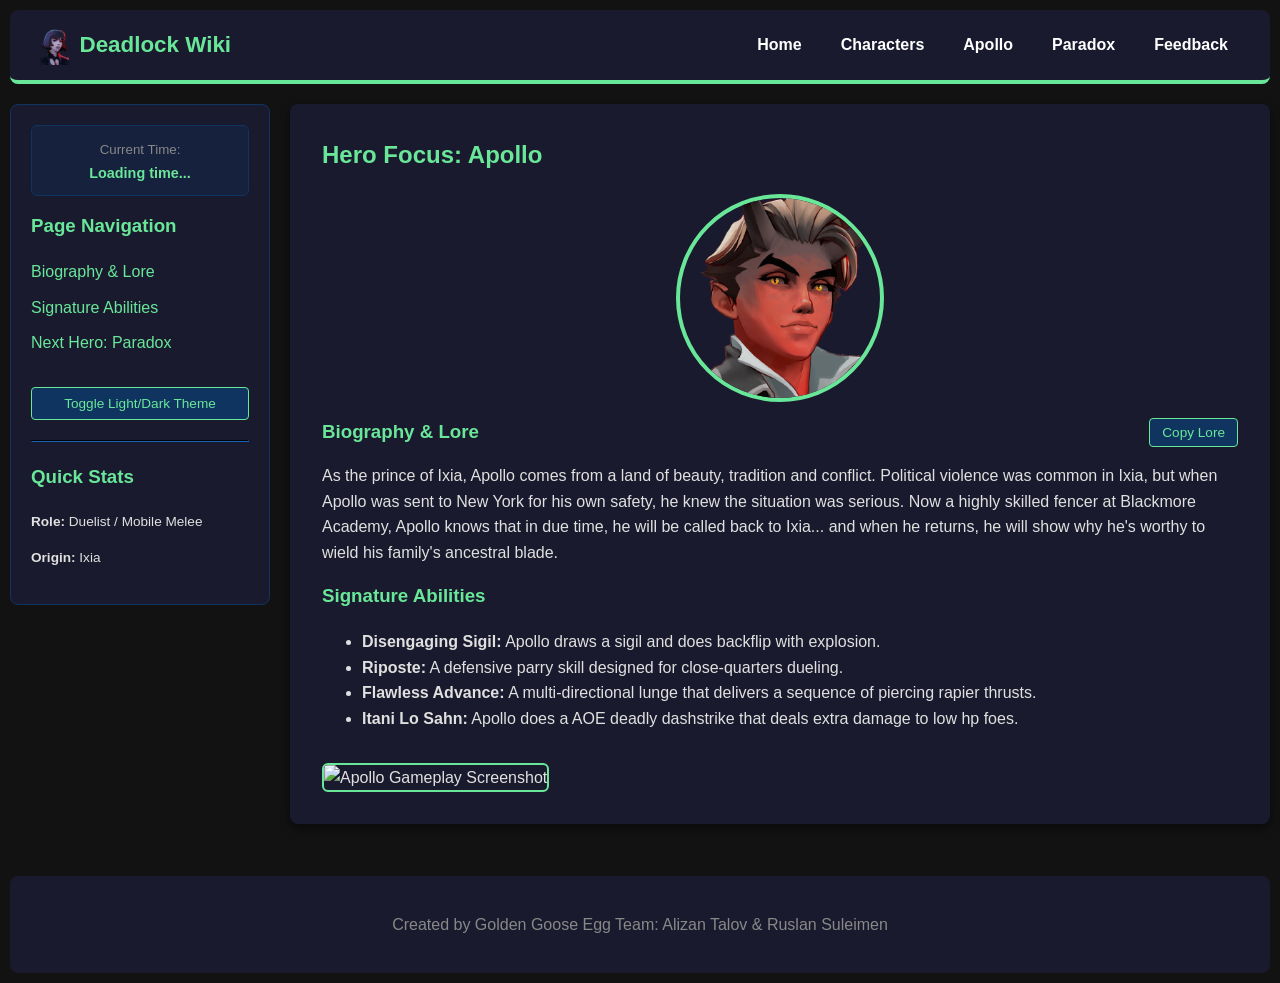
==== commit edad4785: "Assignmnet 6 tasks" ====
--- a/apollo.html
+++ b/apollo.html
@@ -5,13 +5,14 @@
     <meta name="viewport" content="width=device-width, initial-scale=1.0">
     <title>Deadlock Wiki - Apollo</title>
     <link rel="stylesheet" href="css/style.css">
+    <script src="https://code.jquery.com/jquery-4.0.0.min.js"></script>
 </head>
 <body>
 
-    <!-- Grid Container -->
+    <div class="scroll-progress-bar"></div>
+
     <div class="site-container">
 
-        <!-- Flexbox Header -->
         <header id="main-header">
             <div class="header-logo">
                 <img src="pictures/Mina_card.png" alt="Deadlock Logo">
@@ -26,7 +27,6 @@
             </nav>
         </header>
 
-        <!-- Grid Sidebar -->
         <aside class="sidebar">
             <div class="clock-widget">
                 <small style="color: #888;">Current Time:</small>
@@ -38,20 +38,23 @@
                 <li><a href="#abilities">Signature Abilities</a></li>
                 <li><a href="paradox.html">Next Hero: Paradox</a></li>
             </ul>
+            <button id="theme-toggle-btn" class="btn-theme" style="margin-top: 15px;">Toggle Light/Dark Theme</button>
             <hr style="border-color: #0f3460; margin: 20px 0;">
             <h3>Quick Stats</h3>
             <p style="font-size: 0.85rem;"><strong>Role:</strong> Duelist / Mobile Melee</p>
             <p style="font-size: 0.85rem;"><strong>Origin:</strong> Ixia</p>
         </aside>
 
-        <!-- Main Content -->
         <main class="main-content">
             <section class="card profile-card">
                 <h2>Hero Focus: Apollo</h2>
                 
-                <img src="pictures/Apollo_card (1).png" alt="Apollo Character Portrait" class="profile-img">
+                <img src="pictures/Apollo_card (1).png" alt="Apollo Character Portrait" class="profile-img" data-src="pictures/Apollo_card (1).png">
 
-                <h3 id="bio">Biography & Lore</h3>
+                <div style="display: flex; justify-content: space-between; align-items: center; margin-top: 15px;">
+                    <h3 id="bio" style="margin: 0;">Biography & Lore</h3>
+                    <button class="copy-btn" data-clipboard-text="As the prince of Ixia, Apollo comes from a land of beauty, tradition and conflict. Political violence was common in Ixia, but when Apollo was sent to New York for his own safety, he knew the situation was serious.">Copy Lore</button>
+                </div>
                 <p>As the prince of Ixia, Apollo comes from a land of beauty, tradition and conflict. Political violence was common in Ixia, but when Apollo was sent to New York for his own safety, he knew the situation was serious. Now a highly skilled fencer at Blackmore Academy, Apollo knows that in due time, he will be called back to Ixia... and when he returns, he will show why he's worthy to wield his family's ancestral blade.</p>
 
                 <h3 id="abilities">Signature Abilities</h3>
@@ -62,11 +65,10 @@
                     <li><strong>Itani Lo Sahn:</strong> Apollo does a AOE deadly dashstrike that deals extra damage to low hp foes.</li>
                 </ul>
 
-                <img src="https://media1.tenor.com/m/4LuzGWFWoXIAAAAC/deadlock-valve-rem-deadlock-valve-apollo.gif" alt="Apollo Gameplay Screenshot" class="content-img">
+                <img src="https://media1.tenor.com/m/4LuzGWFWoXIAAAAC/deadlock-valve-rem-deadlock-valve-apollo.gif" alt="Apollo Gameplay Screenshot" class="content-img" data-src="https://media1.tenor.com/m/4LuzGWFWoXIAAAAC/deadlock-valve-rem-deadlock-valve-apollo.gif">
             </section>
         </main>
 
-        <!-- Grid Footer -->
         <footer>
             <p>Created by Golden Goose Egg Team: Alizan Talov & Ruslan Suleimen</p>
         </footer>
@@ -74,6 +76,5 @@
     </div>
 
 <script src="js/script.js"></script>
-
 </body>
 </html>
--- a/css/style.css
+++ b/css/style.css
@@ -6,6 +6,50 @@
     margin: 0;
     padding: 0;
     line-height: 1.6;
+    transition: background-color 0.3s ease, color 0.3s ease;
+}
+
+/* Light Theme Styling */
+body.light-theme {
+    background-color: #f0f2f5;
+    color: #222222;
+}
+body.light-theme .card,
+body.light-theme .sidebar,
+body.light-theme #main-header,
+body.light-theme footer,
+body.light-theme .modal-content-custom,
+body.light-theme .accordion-body,
+body.light-theme .notification-toast {
+    background-color: #ffffff;
+    color: #222222;
+    border-color: #dcdcdc;
+    box-shadow: 0 4px 12px rgba(0,0,0,0.1);
+}
+body.light-theme .flex-card {
+    background-color: #f8f9fa;
+    border-color: #dcdcdc;
+}
+body.light-theme .form-group input, 
+body.light-theme .form-group select, 
+body.light-theme .form-group textarea,
+body.light-theme .clock-widget,
+body.light-theme .search-container input {
+    background-color: #ffffff;
+    color: #222222;
+    border-color: #cccccc;
+}
+
+/* Task 4: Scroll Progress Bar */
+.scroll-progress-bar {
+    position: fixed;
+    top: 0;
+    left: 0;
+    height: 4px;
+    background: linear-gradient(90deg, #69E799, #ff9f1c);
+    width: 0%;
+    z-index: 9999;
+    transition: width 0.1s ease-out;
 }
 
 h1, h2, h3 {
@@ -31,13 +75,11 @@
     padding: 10px;
 }
 
-/* grid areas */
 #main-header { grid-area: header; }
 .sidebar { grid-area: sidebar; }
 .main-content { grid-area: main; }
 footer { grid-area: footer; }
 
-/* sidebar styling */
 .sidebar {
     background-color: #1a1a2e;
     padding: 20px;
@@ -64,14 +106,13 @@
     text-decoration: underline;
 }
 
-/* flexbox navigation */
 #main-header {
     background-color: #1a1a2e;
     padding: 15px 30px;
     border-bottom: 4px solid #69E799;
     display: flex; 
-    justify-content: space-between; /* logo left, links right */
-    align-items: center; /* vertically centered */
+    justify-content: space-between;
+    align-items: center;
     border-radius: 8px;
 }
 
@@ -107,12 +148,15 @@
     transition: color 0.3s, border-bottom 0.3s;
 }
 
+body.light-theme .nav-menu a {
+    color: #333333;
+}
+
 .nav-menu a:hover {
     color: #e94560;
     border-bottom: 2px solid #e94560;
 }
 
-/* cards */
 .card {
     background-color: #1a1a2e;
     margin-bottom: 2rem;
@@ -121,28 +165,26 @@
     box-shadow: 0 4px 10px rgba(0,0,0,0.5);
 }
 
-/* flexbox card flow */
 .card-row-container {
     display: flex; 
     flex-direction: row;
-    gap: 20px; /* consistent gaps */
+    gap: 20px;
     justify-content: space-between;
-    align-items: stretch; /* ensures all cards have equal height */
+    align-items: stretch;
     margin-top: 15px;
 }
 
 .flex-card {
-    flex: 1; /* equal width distribution */
+    flex: 1;
     display: flex;
     flex-direction: column;
     background-color: #16213e;
     border-radius: 8px;
     padding: 15px;
     border: 1px solid #0f3460;
-    transition: transform 0.3s ease, box-shadow 0.3s ease; /* hover transition */
-}
-
-/* lift and shadow hover effect */
+    transition: transform 0.3s ease, box-shadow 0.3s ease;
+}
+
 .flex-card:hover {
     transform: translateY(-8px);
     box-shadow: 0 8px 20px rgba(105, 231, 153, 0.3);
@@ -163,7 +205,7 @@
 
 .flex-card p {
     font-size: 0.9rem;
-    flex-grow: 1; /* pushes button to bottom for neat alignment */
+    flex-grow: 1;
 }
 
 .card-btn {
@@ -176,17 +218,19 @@
     border-radius: 4px;
     font-size: 0.85rem;
     transition: background-color 0.3s;
+    border: none;
+    cursor: pointer;
 }
 
 .card-btn:hover {
     background-color: #ff9f1c;
 }
 
-/* img gallery (grid) */
+/* Gallery Grid */
 .gallery-grid {
-    display: grid; /* grid container */
-    grid-template-columns: repeat(3, 1fr); /* 3 equal-width columns */
-    gap: 15px; /* consistent spacing */
+    display: grid;
+    grid-template-columns: repeat(3, 1fr);
+    gap: 15px;
     margin-top: 15px;
 }
 
@@ -206,10 +250,9 @@
 }
 
 .gallery-item:hover img {
-    transform: scale(1.1); /* zoom effect on hover */
-}
-
-/* caption overlay */
+    transform: scale(1.1);
+}
+
 .gallery-caption {
     position: absolute;
     bottom: 0;
@@ -220,15 +263,14 @@
     padding: 10px;
     text-align: center;
     font-weight: bold;
-    transform: translateY(100%); /* hidden initially */
+    transform: translateY(100%);
     transition: transform 0.3s ease;
 }
 
 .gallery-item:hover .gallery-caption {
-    transform: translateY(0); /* slide up on hover */
-}
-
-/* existing styles */
+    transform: translateY(0);
+}
+
 #hero-table {
     width: 100%;
     border-collapse: collapse;
@@ -263,6 +305,7 @@
     border: 4px solid #69E799;
     object-fit: cover;
     margin: 15px auto;
+    display: block;
 }
 
 .form-group {
@@ -296,7 +339,94 @@
     border-radius: 8px;
 }
 
-/* responsive breakpoint */
+/* Autocomplete suggestions dropdown (Task 2) */
+.autocomplete-dropdown {
+    display: none;
+    position: absolute;
+    top: 100%;
+    left: 0;
+    right: 0;
+    background: #16213e;
+    border: 1px solid #0f3460;
+    border-top: none;
+    z-index: 100;
+    max-height: 150px;
+    overflow-y: auto;
+    border-radius: 0 0 4px 4px;
+}
+
+.autocomplete-item {
+    padding: 10px;
+    cursor: pointer;
+    color: #69E799;
+    border-bottom: 1px solid #0f3460;
+}
+
+.autocomplete-item:hover {
+    background: #0f3460;
+    color: #ffffff;
+}
+
+/* Multi-Step Feedback Form (Requirement 2) */
+.step-indicator {
+    display: flex;
+    gap: 15px;
+    margin-bottom: 20px;
+    font-size: 0.9rem;
+    font-weight: bold;
+}
+
+.step-dot {
+    color: #666;
+}
+
+.step-dot.active {
+    color: #69E799;
+}
+
+.form-step {
+    display: none;
+}
+
+.form-step.active {
+    display: block;
+}
+
+/* Task 6: Loading Spinner */
+.spinner {
+    display: inline-block;
+    width: 16px;
+    height: 16px;
+    border: 3px solid rgba(255,255,255,.3);
+    border-radius: 50%;
+    border-top-color: #fff;
+    animation: spin 0.8s ease-in-out infinite;
+    vertical-align: middle;
+    margin-left: 8px;
+}
+
+@keyframes spin {
+    to { transform: rotate(360deg); }
+}
+
+/* Task 8: Copied Button */
+.copy-btn {
+    background-color: #0f3460;
+    color: #69E799;
+    border: 1px solid #69E799;
+    padding: 6px 12px;
+    border-radius: 4px;
+    cursor: pointer;
+    font-size: 0.85rem;
+    transition: background 0.3s;
+}
+
+.copy-btn:hover {
+    background-color: #69E799;
+    color: #121212;
+}
+
+/* Responsive breakpoint */
 @media (max-width: 850px) {
     .site-container {
         grid-template-areas:
@@ -318,7 +448,6 @@
     }
 }
 
-/* Form Validation Error Styling */
 .error-msg {
     color: #e94560;
     font-size: 0.85rem;
@@ -326,7 +455,6 @@
     display: block;
 }
 
-/* Task 2: Accordion Styling */
 .accordion-item {
     border: 1px solid #0f3460;
     border-radius: 6px;
@@ -355,7 +483,7 @@
     border-top: 1px solid #0f3460;
 }
 
-/* Popup Modal Styling */
+/* Popup Modal */
 .modal-overlay {
     display: none;
     position: fixed;
@@ -393,7 +521,6 @@
     color: #e94560;
 }
 
-/* Widget Buttons & Clock */
 .clock-widget {
     background-color: #16213e;
     border: 1px solid #0f3460;
@@ -427,8 +554,6 @@
     color: #121212;
 }
 
-/* Additions for Assignment 5 */
-
 /* Interactive Rating Stars */
 .rating-container {
     display: flex;
@@ -448,7 +573,6 @@
     transform: scale(1.2);
 }
 
-/* Sound Effect / Interactive Button Feedback Animation */
 .btn-animated {
     transition: transform 0.15s ease, box-shadow 0.15s ease;
 }
@@ -458,7 +582,7 @@
     box-shadow: 0 0 10px #69E799;
 }
 
-/* Dynamic Notification Alert */
+/* Toast Notifications */
 .notification-toast {
     position: fixed;
     bottom: 20px;
@@ -478,27 +602,4 @@
 .notification-toast.show {
     opacity: 1;
     transform: translateY(0);
-}
-
-/* Filter Buttons Styling */
-.filter-btn-group {
-    display: flex;
-    gap: 10px;
-    margin-bottom: 15px;
-}
-
-.filter-btn {
-    background-color: #16213e;
-    color: #ffffff;
-    border: 1px solid #0f3460;
-    padding: 6px 14px;
-    border-radius: 4px;
-    cursor: pointer;
-    font-size: 0.85rem;
-    transition: background-color 0.3s, color 0.3s;
-}
-
-.filter-btn.active, .filter-btn:hover {
-    background-color: #69E799;
-    color: #121212;
 }
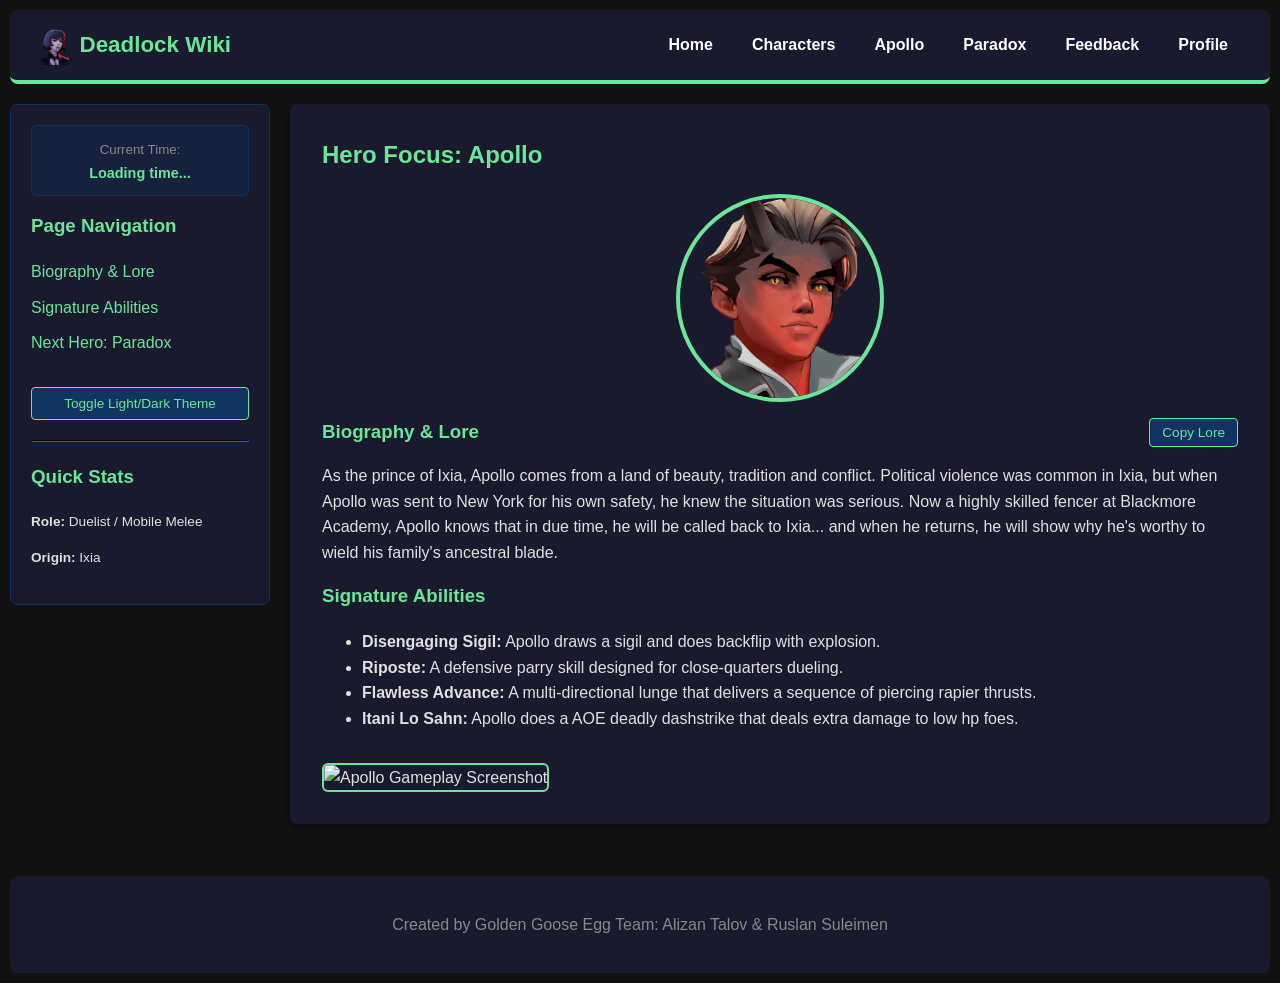
==== commit 578ab51a: "Add files via upload" ====
--- a/apollo.html
+++ b/apollo.html
@@ -19,12 +19,13 @@
                 <span>Deadlock Wiki</span>
             </div>
             <nav class="nav-menu">
-                <a href="index.html">Home</a>
-                <a href="characters.html">Characters</a>
-                <a href="apollo.html">Apollo</a>
-                <a href="paradox.html">Paradox</a>
-                <a href="feedback.html">Feedback</a>
-            </nav>
+    <a href="index.html">Home</a>
+    <a href="characters.html">Characters</a>
+    <a href="apollo.html">Apollo</a>
+    <a href="paradox.html">Paradox</a>
+    <a href="feedback.html">Feedback</a>
+    <a href="profile.html">Profile</a>
+</nav>
         </header>
 
         <aside class="sidebar">
--- a/css/style.css
+++ b/css/style.css
@@ -602,4 +602,34 @@
 .notification-toast.show {
     opacity: 1;
     transform: translateY(0);
+}
+
+body.light-theme #hero-table {
+    background-color: #ffffff;
+}
+body.light-theme #hero-table th {
+    background-color: #4CAF50;
+    color: #ffffff;
+}
+body.light-theme #hero-table td, 
+body.light-theme #hero-table th {
+    border-color: #dcdcdc;
+    color: #222222;
+}
+
+body.light-theme h1, 
+body.light-theme h2, 
+body.light-theme h3,
+body.light-theme .header-logo span,
+body.light-theme .nav-menu a:hover,
+body.light-theme .sidebar a,
+body.light-theme .flex-card h4,
+body.light-theme .gallery-caption,
+body.light-theme .accordion-header,
+body.light-theme #live-clock {
+    color: #2e7d32 !important;
+}
+
+body.light-theme .scroll-progress-bar {
+    background: linear-gradient(90deg, #2e7d32, #ff9f1c);
 }
